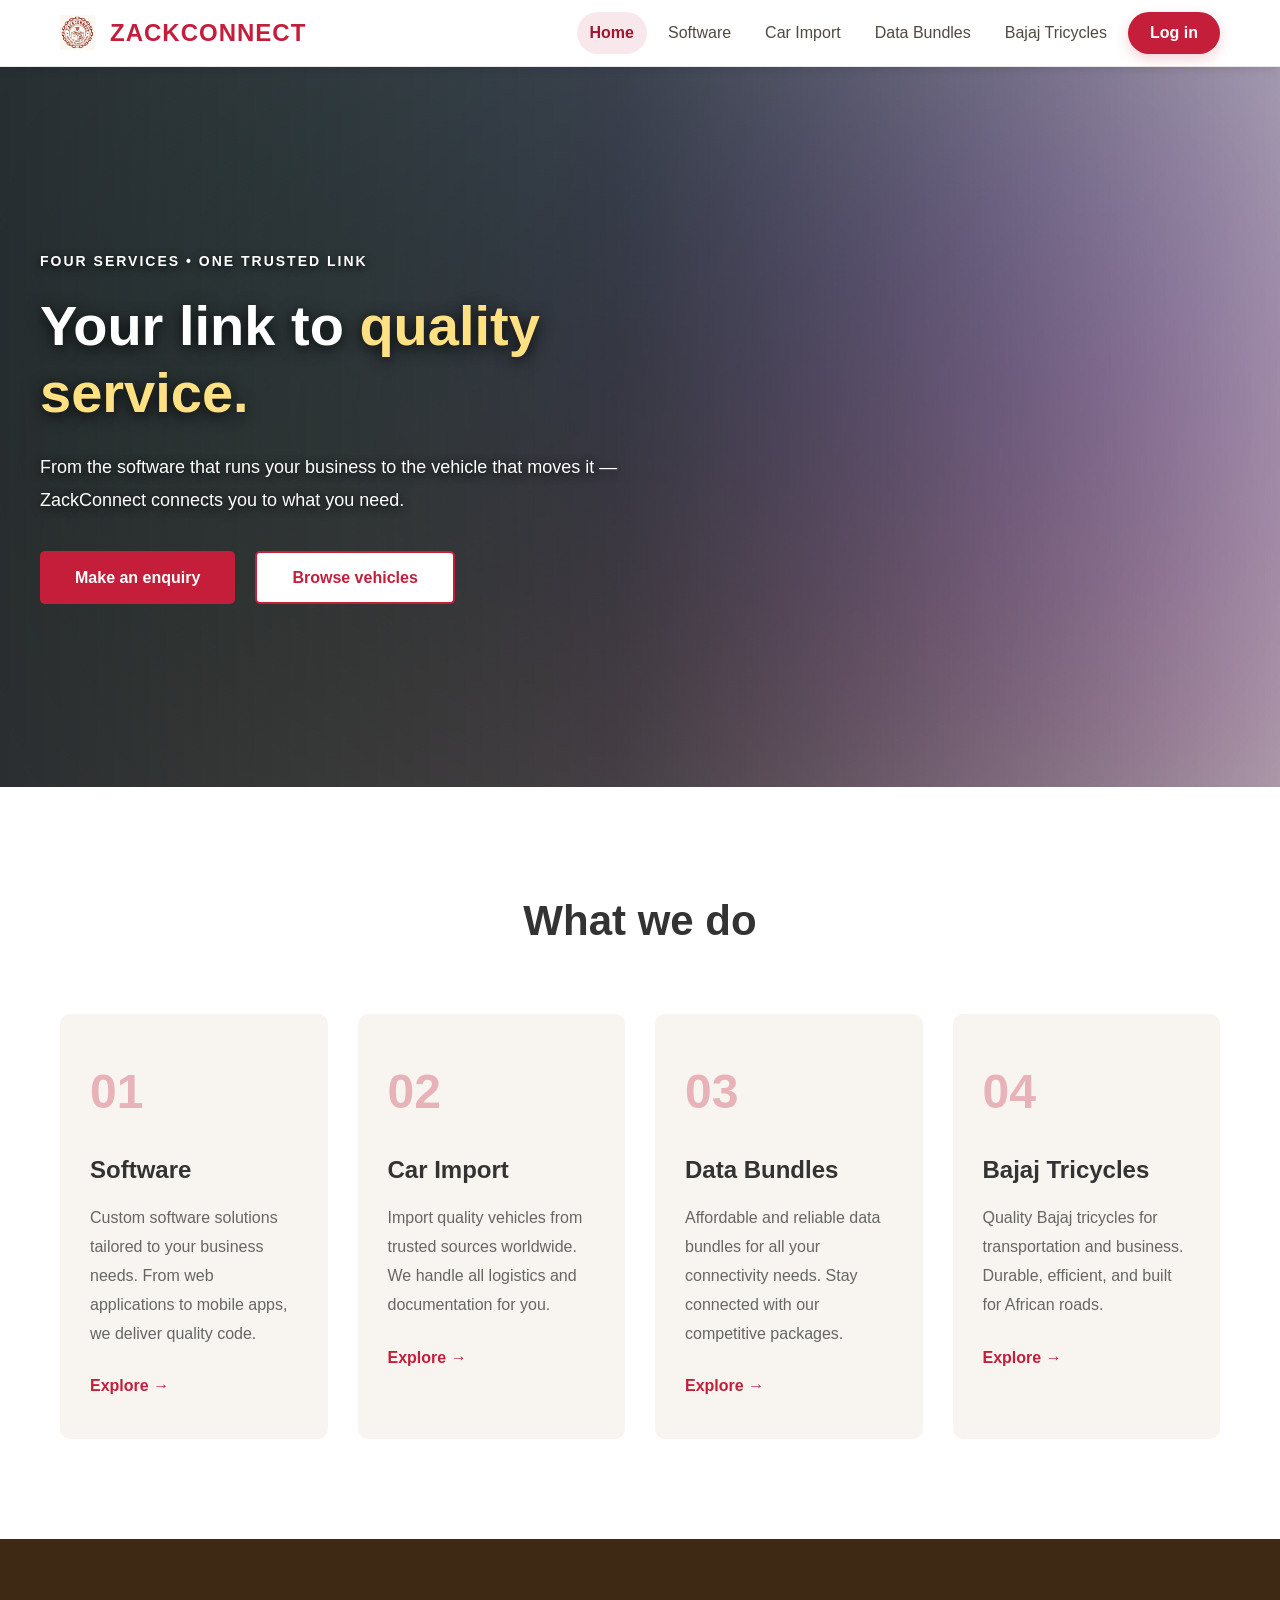
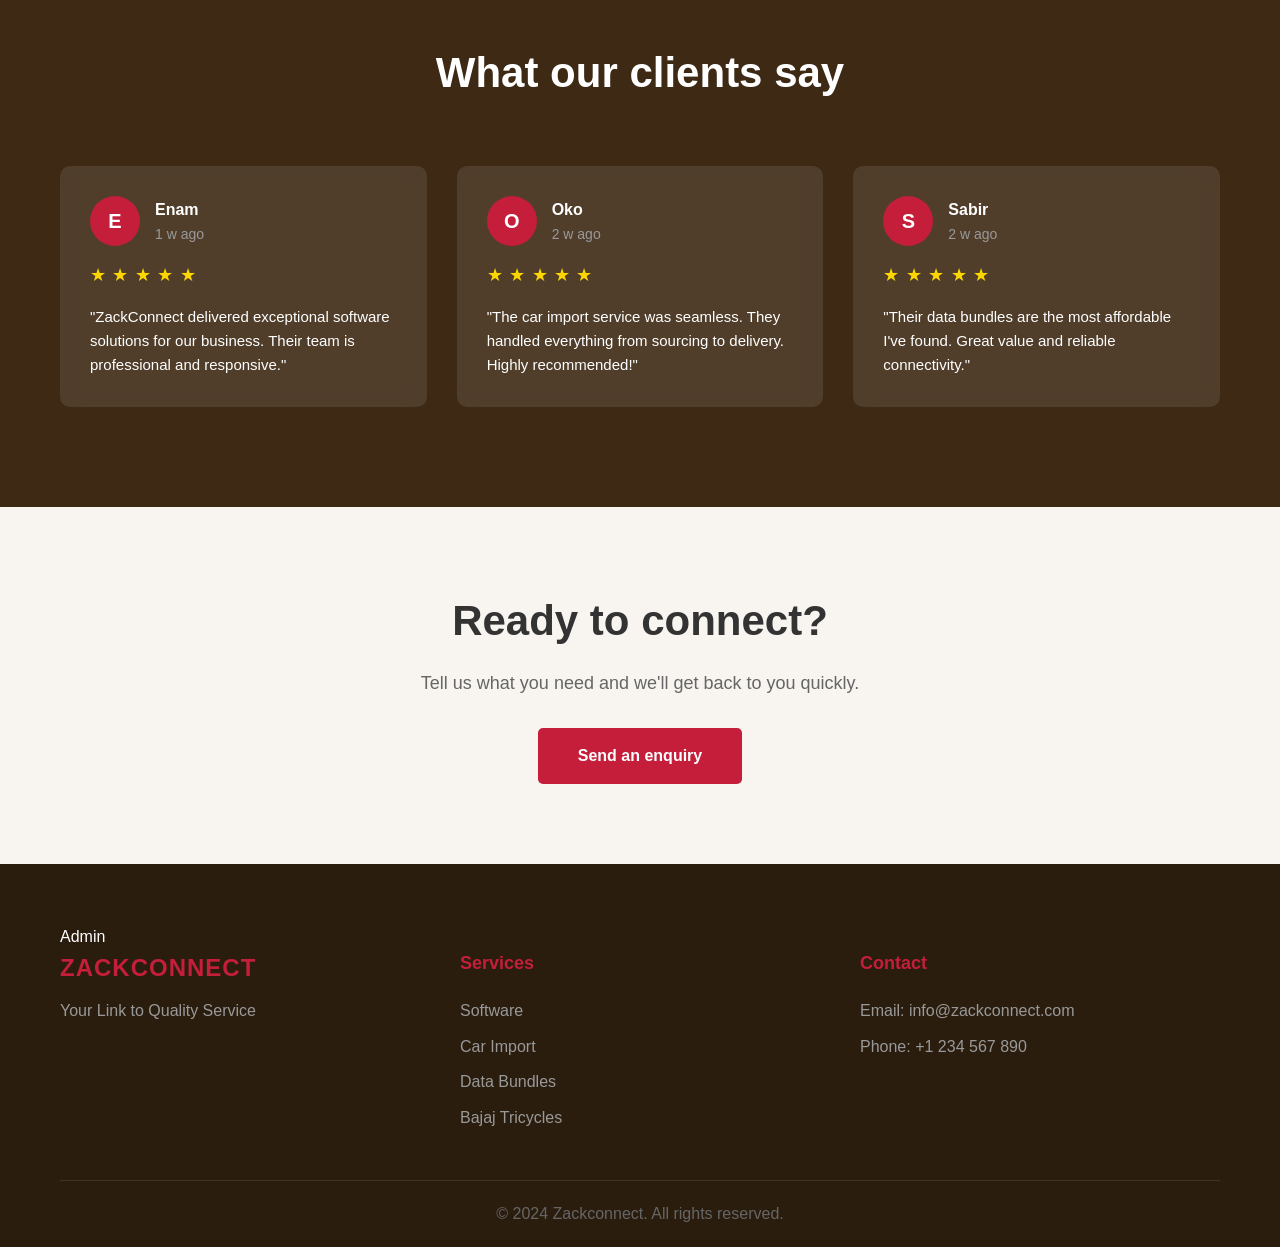
==== index.html @ a855adfd "first commit" ====
<!DOCTYPE html>
<html lang="en">

<head>
    <meta charset="UTF-8">
    <meta name="viewport" content="width=device-width, initial-scale=1.0">
    <title>Zackconnect - Your Link to Quality Service</title>
    <link rel="stylesheet" href="style.css">
</head>

<body>
    <!-- Navigation -->
    <nav class="navbar">
        <div class="nav-container">
            <div class="logo">
                <img src="images/logo.png" alt="Zackconnect Logo" class="logo-image">
                <span class="logo-text">ZACKCONNECT</span>
            </div>
            <ul class="nav-links">
                <li><a href="index.html" class="active">Home</a></li>
                <li><a href="software.html">Software</a></li>
                <li><a href="car-import.html">Car Import</a></li>
                <li><a href="data-bundels.html">Data Bundles</a></li>
                <li><a href="bajaj.html">Bajaj Tricycles</a></li>
                <li><a href="login.html?return=index.html" class="nav-auth-link">Log in</a></li>
            </ul>
        </div>
    </nav>

    <!-- Hero Section -->
    <section class="hero">
        <div class="hero-video-background" aria-hidden="true">
            <video autoplay muted loop playsinline preload="metadata" tabindex="-1">
                <source src="images/auth-showcase.mp4" type="video/mp4">
            </video>
        </div>
        <div class="aura-layer-1" aria-hidden="true"></div>
        <div class="aura-layer-2" aria-hidden="true"></div>
        <div class="hero-container">
            <div class="hero-content">
                <p class="hero-subtitle">FOUR SERVICES • ONE TRUSTED LINK</p>
                <h1 class="hero-title">Your link to <span class="highlight">quality service.</span></h1>
                <p class="hero-description">From the software that runs your business to the vehicle that moves it —
                    ZackConnect connects you to what you need.</p>
                <div class="hero-buttons">
                    <a href="enquire.html" class="btn-primary">Make an enquiry</a>
                    <a href="car-import.html" class="btn-secondary">Browse vehicles</a>
                </div>
            </div>
        </div>
    </section>

    <!-- What We Do Section -->
    <section class="services" id="what-we-do">
        <div class="container">
            <h2 class="section-title">What we do</h2>
            <div class="services-grid">
                <div class="service-card">
                    <div class="service-number">01</div>
                    <h3>Software</h3>
                    <p>Custom software solutions tailored to your business needs. From web applications to mobile apps,
                        we deliver quality code.</p>
                    <a href="software.html" class="explore-link">Explore →</a>
                </div>
                <div class="service-card">
                    <div class="service-number">02</div>
                    <h3>Car Import</h3>
                    <p>Import quality vehicles from trusted sources worldwide. We handle all logistics and documentation
                        for you.</p>
                    <a href="car-import.html" class="explore-link">Explore →</a>
                </div>
                <div class="service-card">
                    <div class="service-number">03</div>
                    <h3>Data Bundles</h3>
                    <p>Affordable and reliable data bundles for all your connectivity needs. Stay connected with our
                        competitive packages.</p>
                    <a href="data-bundels.html" class="explore-link">Explore →</a>
                </div>
                <div class="service-card">
                    <div class="service-number">04</div>
                    <h3>Bajaj Tricycles</h3>
                    <p>Quality Bajaj tricycles for transportation and business. Durable, efficient, and built for
                        African roads.</p>
                    <a href="bajaj.html" class="explore-link">Explore →</a>
                </div>
            </div>
        </div>
    </section>

    <!-- Testimonials Section -->
    <section class="testimonials">
        <div class="container">
            <h2 class="section-title">What our clients say</h2>
            <div class="testimonials-grid">
                <div class="testimonial-card">
                    <div class="testimonial-header">
                        <div class="avatar">E</div>
                        <div class="testimonial-info">
                            <p class="testimonial-name">Enam</p>
                            <p class="testimonial-time">1 w ago</p>
                        </div>
                    </div>
                    <div class="stars">
                        <span class="star">★</span>
                        <span class="star">★</span>
                        <span class="star">★</span>
                        <span class="star">★</span>
                        <span class="star">★</span>
                    </div>
                    <p class="testimonial-quote">"ZackConnect delivered exceptional software solutions for our business.
                        Their team is professional and responsive."</p>
                </div>
                <div class="testimonial-card">
                    <div class="testimonial-header">
                        <div class="avatar">O</div>
                        <div class="testimonial-info">
                            <p class="testimonial-name">Oko</p>
                            <p class="testimonial-time">2 w ago</p>
                        </div>
                    </div>
                    <div class="stars">
                        <span class="star">★</span>
                        <span class="star">★</span>
                        <span class="star">★</span>
                        <span class="star">★</span>
                        <span class="star">★</span>
                    </div>
                    <p class="testimonial-quote">"The car import service was seamless. They handled everything from
                        sourcing to delivery. Highly recommended!"</p>
                </div>
                <div class="testimonial-card">
                    <div class="testimonial-header">
                        <div class="avatar">S</div>
                        <div class="testimonial-info">
                            <p class="testimonial-name">Sabir</p>
                            <p class="testimonial-time">2 w ago</p>
                        </div>
                    </div>
                    <div class="stars">
                        <span class="star">★</span>
                        <span class="star">★</span>
                        <span class="star">★</span>
                        <span class="star">★</span>
                        <span class="star">★</span>
                    </div>
                    <p class="testimonial-quote">"Their data bundles are the most affordable I've found. Great value and
                        reliable connectivity."</p>
                </div>
            </div>
        </div>
    </section>

    <!-- Call to Action Section -->
    <section class="call-to-action">
        <div class="container">
            <h2 class="cta-title">Ready to connect?</h2>
            <p class="cta-subtitle">Tell us what you need and we'll get back to you quickly.</p>
            <a href="enquire.html" class="cta-button">Send an enquiry</a>
        </div>
    </section>

    <!-- Footer -->
    <footer class="footer">
        <div class="container">
            <div class="footer-actions">
                <a href="admin.html" class="footer-link">Admin</a>
            </div>
            <div class="footer-content">
                <div class="footer-logo">
                    <span class="logo-text">ZACKCONNECT</span>
                    <p>Your Link to Quality Service</p>
                </div>
                <div class="footer-links">
                    <h4>Services</h4>
                    <ul>
                        <li><a href="software.html">Software</a></li>
                        <li><a href="car-import.html">Car Import</a></li>
                        <li><a href="data-bundels.html">Data Bundles</a></li>
                        <li><a href="bajaj.html">Bajaj Tricycles</a></li>
                    </ul>
                </div>
                <div class="footer-contact">
                    <h4>Contact</h4>
                    <p>Email: info@zackconnect.com</p>
                    <p>Phone: +1 234 567 890</p>
                </div>
            </div>
            <div class="footer-bottom">
                <p>&copy; 2024 Zackconnect. All rights reserved.</p>
            </div>
        </div>
    </footer>

    <script src="script.js"></script>
</body>

</html>
---- style.css ----
/* Reset and Base Styles */
* {
    margin: 0;
    padding: 0;
    box-sizing: border-box;
}

body {
    font-family: 'Segoe UI', Tahoma, Geneva, Verdana, sans-serif;
    line-height: 1.6;
    color: #333;
    background-color: #faf8f2;
}

.container {
    max-width: 1200px;
    margin: 0 auto;
    padding: 0 20px;
}

/* Navigation */
.navbar {
    background-color: rgba(255, 255, 255, 0.97);
    border-bottom: 1px solid rgba(61, 41, 20, 0.1);
    box-shadow: 0 6px 24px rgba(32, 24, 18, 0.08);
    position: sticky;
    top: 0;
    z-index: 1000;
    backdrop-filter: blur(14px);
}

.nav-container {
    max-width: 1200px;
    margin: 0 auto;
    padding: 12px 20px;
    display: flex;
    justify-content: space-between;
    gap: 24px;
    align-items: center;
}

.logo {
    display: flex;
    align-items: center;
    gap: 15px;
}

.logo-image {
    width: 35px;
    height: 35px;
    object-fit: contain;
}

.logo-text {
    font-size: 24px;
    font-weight: bold;
    color: #c41e3a;
    letter-spacing: 1px;
}

.nav-links {
    display: flex;
    list-style: none;
    gap: 8px;
    align-items: center;
}

.nav-links a {
    display: inline-flex;
    min-height: 42px;
    align-items: center;
    justify-content: center;
    padding: 0 13px;
    border-radius: 999px;
    text-decoration: none;
    color: #514940;
    font-weight: 500;
    white-space: nowrap;
    transition: color 0.2s ease, background-color 0.2s ease, transform 0.2s ease;
}

.nav-links a:hover {
    color: #c41e3a;
    background-color: rgba(196, 30, 58, 0.08);
}

.nav-links a:focus-visible {
    outline: 3px solid rgba(196, 30, 58, 0.35);
    outline-offset: 2px;
}

.nav-links .active {
    color: #a01830;
    background-color: rgba(196, 30, 58, 0.1);
    font-weight: 700;
}

.nav-links .nav-auth-link {
    min-width: 92px;
    color: #fff;
    background-color: #c41e3a;
    font-weight: 700;
    box-shadow: 0 5px 14px rgba(196, 30, 58, 0.2);
}

.nav-links .nav-auth-link:hover {
    color: #fff;
    background-color: #a01830;
    transform: translateY(-1px);
}

.hamburger {
    display: none;
    width: 44px;
    height: 44px;
    flex: 0 0 44px;
    flex-direction: column;
    align-items: center;
    justify-content: center;
    gap: 5px;
    border: 1px solid rgba(61, 41, 20, 0.14);
    border-radius: 12px;
    background-color: #fff;
    cursor: pointer;
}

.hamburger span {
    width: 20px;
    height: 2px;
    border-radius: 2px;
    background-color: #c41e3a;
    transition: transform 0.2s ease, opacity 0.2s ease;
}

.hamburger:hover {
    background-color: #faf5f2;
}

.hamburger:focus-visible {
    outline: 3px solid rgba(196, 30, 58, 0.35);
    outline-offset: 2px;
}

/* Hero Section */
.hero {
    position: relative;
    overflow: hidden;
    background: transparent;
    padding: 80px 20px;
    min-height: 80vh;
    display: flex;
    align-items: center;
}

.hero::before {
    position: absolute;
    z-index: 1;
    inset: 0;
    background: linear-gradient(90deg, rgba(8, 12, 20, 0.84) 0%, rgba(8, 12, 20, 0.7) 48%, rgba(8, 12, 20, 0.28) 100%);
    content: "";
    pointer-events: none;
}

.hero-video-background {
    position: absolute;
    z-index: 0;
    inset: 0;
    overflow: hidden;
    pointer-events: none;
}

.hero-video-background video {
    display: block;
    width: 100%;
    height: 100%;
    object-fit: cover;
}

.hero .aura-layer-1,
.hero .aura-layer-2 {
    position: absolute;
    inset: 0;
    transform: translateZ(0);
    will-change: transform;
    pointer-events: none;
}

.hero .aura-layer-1 {
    background: conic-gradient(from 180deg at 50% 60%, #f43f5e, #f59e0b, #10b981, #3b82f6, #8b5cf6, #ec4899, #f43f5e);
    mix-blend-mode: multiply;
    filter: blur(200px);
}

.hero .aura-layer-2 {
    background: radial-gradient(circle at 50% 50%, rgba(255, 255, 255, 0.8) 0%, transparent 60%);
    mix-blend-mode: multiply;
    filter: blur(100px);
}

.hero-container {
    position: relative;
    z-index: 2;
    width: 100%;
    max-width: 1200px;
    margin: 0 auto;
    display: flex;
    justify-content: flex-start;
    align-items: center;
    gap: 0;
}

.hero-content {
    flex: 0 1 660px;
    width: 100%;
    max-width: 660px;
    padding: 8px 0;
    text-align: left;
}

.hero-subtitle {
    font-size: 14px;
    font-weight: 800;
    letter-spacing: 2px;
    color: #fff;
    margin-bottom: 20px;
    text-transform: uppercase;
    text-shadow: 0 2px 8px rgba(0, 0, 0, 0.9);
}

.hero-title {
    font-size: 56px;
    font-weight: bold;
    line-height: 1.2;
    margin-bottom: 25px;
    color: #fff;
    text-shadow: 0 3px 16px rgba(0, 0, 0, 0.9);
}

.hero-title .highlight {
    color: #ffe082;
}

.hero-description {
    font-size: 18px;
    color: #fff;
    font-weight: 500;
    margin-bottom: 35px;
    line-height: 1.8;
    text-shadow: 0 2px 10px rgba(0, 0, 0, 0.95);
}

.hero-buttons {
    display: flex;
    gap: 20px;
}

.btn-primary,
.btn-secondary {
    display: inline-flex;
    align-items: center;
    justify-content: center;
    text-decoration: none;
    line-height: 1.2;
}

.btn-primary {
    background-color: #c41e3a;
    color: #fff;
    border: none;
    padding: 15px 35px;
    font-size: 16px;
    font-weight: 600;
    border-radius: 5px;
    cursor: pointer;
    transition: background-color 0.3s ease;
}

.btn-primary:hover {
    background-color: #a01830;
}

.btn-secondary {
    background-color: #fff;
    color: #c41e3a;
    border: 2px solid #c41e3a;
    padding: 15px 35px;
    font-size: 16px;
    font-weight: 600;
    border-radius: 5px;
    cursor: pointer;
    transition: all 0.3s ease;
}

.btn-secondary:hover {
    background-color: #c41e3a;
    color: #fff;
}

/* Services Section */
.services {
    background-color: #fff;
    padding: 100px 20px;
}

.section-title {
    font-size: 42px;
    font-weight: bold;
    text-align: center;
    margin-bottom: 60px;
    color: #333;
}

.services-grid {
    display: grid;
    grid-template-columns: repeat(auto-fit, minmax(250px, 1fr));
    gap: 30px;
    max-width: 1200px;
    margin: 0 auto;
}

.service-card {
    background-color: #f8f5f0;
    padding: 40px 30px;
    border-radius: 10px;
    transition: all 0.3s ease;
    cursor: pointer;
}

.service-card:hover {
    background-color: #fff;
    transform: translateY(-5px);
    box-shadow: 0 10px 30px rgba(196, 30, 58, 0.2);
}

.service-number {
    font-size: 48px;
    font-weight: bold;
    color: #c41e3a;
    opacity: 0.3;
    margin-bottom: 20px;
}

.service-card h3 {
    font-size: 24px;
    margin-bottom: 15px;
    color: #333;
}

.service-card p {
    color: #666;
    line-height: 1.8;
    margin-bottom: 25px;
}

.explore-link {
    color: #c41e3a;
    text-decoration: none;
    font-weight: 600;
    transition: color 0.3s ease;
}

.explore-link:hover {
    color: #a01830;
}

/* Testimonials Section */
.testimonials {
    background-color: #3d2914;
    padding: 100px 20px;
    color: #fff;
}

.testimonials .section-title {
    color: #fff;
}

.testimonials-grid {
    display: grid;
    grid-template-columns: repeat(auto-fit, minmax(280px, 1fr));
    gap: 30px;
    max-width: 1200px;
    margin: 0 auto;
}

.testimonial-card {
    background-color: rgba(255, 255, 255, 0.1);
    padding: 30px;
    border-radius: 10px;
    backdrop-filter: blur(10px);
}

.testimonial-header {
    display: flex;
    align-items: center;
    gap: 15px;
    margin-bottom: 15px;
}

.avatar {
    width: 50px;
    height: 50px;
    background-color: #c41e3a;
    border-radius: 50%;
    display: flex;
    align-items: center;
    justify-content: center;
    color: #fff;
    font-size: 20px;
    font-weight: bold;
}

.testimonial-info {
    display: flex;
    flex-direction: column;
}

.testimonial-name {
    font-weight: 600;
    font-size: 16px;
    margin: 0;
    color: #fff;
}

.testimonial-time {
    font-size: 14px;
    color: #999;
    margin: 0;
}

.stars {
    margin-bottom: 15px;
}

.star {
    color: #ffd700;
    font-size: 18px;
    margin-right: 2px;
}

.testimonial-quote {
    font-size: 15px;
    line-height: 1.6;
    margin: 0;
    color: #fff;
}

/* Call to Action Section */
.call-to-action {
    background-color: #f8f5f0;
    padding: 80px 20px;
    text-align: center;
}

.cta-title {
    font-size: 42px;
    font-weight: bold;
    color: #333;
    margin-bottom: 15px;
}

.cta-subtitle {
    font-size: 18px;
    color: #666;
    margin-bottom: 30px;
    max-width: 600px;
    margin-left: auto;
    margin-right: auto;
}

.cta-button {
    display: inline-flex;
    align-items: center;
    justify-content: center;
    background-color: #c41e3a;
    color: #fff;
    border: none;
    padding: 15px 40px;
    font-size: 16px;
    font-weight: 600;
    border-radius: 5px;
    cursor: pointer;
    transition: background-color 0.3s ease;
    text-decoration: none;
}

.cta-button:hover {
    background-color: #a01830;
}

/* Software Page Styles */
.software-hero {
    background-color: #f8f5f0;
    padding: 120px 20px 80px;
    text-align: center;
}

.software-category {
    font-size: 14px;
    letter-spacing: 2px;
    color: #c41e3a;
    margin-bottom: 20px;
    text-transform: uppercase;
    font-weight: 600;
}

.software-title {
    font-size: 56px;
    font-weight: bold;
    line-height: 1.2;
    margin-bottom: 25px;
    color: #333;
}

.software-description {
    font-size: 18px;
    color: #666;
    max-width: 700px;
    margin: 0 auto;
    line-height: 1.8;
}

.software-features {
    background-color: #fff;
    padding: 100px 20px;
}

.feature-grid {
    display: grid;
    grid-template-columns: repeat(auto-fit, minmax(250px, 1fr));
    gap: 30px;
    max-width: 1200px;
    margin: 0 auto;
}

.feature-card {
    background-color: #f8f5f0;
    padding: 40px 30px;
    border-radius: 10px;
    transition: all 0.3s ease;
    cursor: pointer;
}

.feature-card:hover {
    background-color: #fff;
    transform: translateY(-5px);
    box-shadow: 0 10px 30px rgba(196, 30, 58, 0.2);
}

.feature-card h3 {
    font-size: 24px;
    margin-bottom: 15px;
    color: #333;
}

.feature-card p {
    color: #666;
    line-height: 1.8;
}

.software-cta {
    background-color: #f8f5f0;
    padding: 80px 20px;
    text-align: center;
}

.software-cta-button {
    background-color: #c41e3a;
    color: #fff;
    border: none;
    padding: 18px 50px;
    font-size: 18px;
    font-weight: 600;
    border-radius: 5px;
    cursor: pointer;
    transition: background-color 0.3s ease;
}

.software-cta-button:hover {
    background-color: #a01830;
}

.footer-simple {
    display: flex;
    justify-content: space-between;
    align-items: center;
    padding: 40px 0;
}

.footer-brand {
    display: flex;
    flex-direction: column;
}

.footer-tagline {
    color: #999;
    margin-top: 5px;
    font-size: 14px;
}

.footer-actions {
    display: flex;
    gap: 30px;
}

.footer-link {
    color: #fff;
    text-decoration: none;
    font-weight: 500;
    transition: color 0.3s ease;
}

.footer-link:hover {
    color: #c41e3a;
}

/* Car Import Page Styles */
.car-hero {
    background-color: #f8f5f0;
    padding: 120px 20px 60px;
    text-align: center;
}

.car-category {
    font-size: 14px;
    letter-spacing: 2px;
    color: #c41e3a;
    margin-bottom: 20px;
    text-transform: uppercase;
    font-weight: 600;
}

.car-title {
    font-size: 56px;
    font-weight: bold;
    line-height: 1.2;
    margin-bottom: 25px;
    color: #333;
}

.car-filters {
    background-color: #fff;
    padding: 30px 20px;
    border-bottom: 1px solid #e0e0e0;
}

.filter-buttons {
    display: flex;
    justify-content: center;
    gap: 15px;
    max-width: 1200px;
    margin: 0 auto;
}

.filter-button {
    background-color: #f8f5f0;
    color: #333;
    border: none;
    padding: 12px 30px;
    font-size: 16px;
    font-weight: 500;
    border-radius: 5px;
    cursor: pointer;
    transition: all 0.3s ease;
}

.filter-button:hover,
.filter-button.active {
    background-color: #c41e3a;
    color: #fff;
}

.car-grid-section {
    background-color: #fff;
    padding: 60px 20px;
}

.car-grid {
    display: grid;
    grid-template-columns: repeat(auto-fit, minmax(280px, 1fr));
    gap: 30px;
    max-width: 1200px;
    margin: 0 auto;
}

.car-card {
    background-color: #f8f5f0;
    border-radius: 10px;
    overflow: hidden;
    transition: all 0.3s ease;
    cursor: pointer;
}

.car-card:hover {
    transform: translateY(-5px);
    box-shadow: 0 10px 30px rgba(196, 30, 58, 0.2);
}

.car-image-placeholder {
    background-color: #e0e0e0;
    height: 200px;
    display: flex;
    align-items: center;
    justify-content: center;
    font-size: 24px;
    font-weight: bold;
    color: #999;
}

.car-image-placeholder img,
.tricycle-image-placeholder img {
    display: block;
    width: 100%;
    height: 100%;
    object-fit: cover;
}

.car-card video,
.tricycle-card video {
    display: block;
    width: 100%;
    max-height: 240px;
    background: #111;
}

.car-info {
    padding: 20px;
}

.car-name {
    font-size: 18px;
    font-weight: 600;
    margin-bottom: 10px;
    color: #333;
}

.car-price {
    font-size: 20px;
    font-weight: bold;
    color: #c41e3a;
    margin-bottom: 8px;
}

.car-details {
    font-size: 14px;
    color: #666;
    margin: 0;
}

.car-cta {
    background-color: #f8f5f0;
    padding: 80px 20px;
    text-align: center;
}

.car-cta-button {
    background-color: #c41e3a;
    color: #fff;
    border: none;
    padding: 18px 50px;
    font-size: 18px;
    font-weight: 600;
    border-radius: 5px;
    cursor: pointer;
    transition: background-color 0.3s ease;
}

.car-cta-button:hover {
    background-color: #a01830;
}

/* Bajaj Tricycles Page Styles */
.tricycle-hero {
    background-color: #f8f5f0;
    padding: 120px 20px 60px;
    text-align: center;
}

.tricycle-category {
    font-size: 14px;
    letter-spacing: 2px;
    color: #c41e3a;
    margin-bottom: 20px;
    text-transform: uppercase;
    font-weight: 600;
}

.tricycle-title {
    font-size: 56px;
    font-weight: bold;
    line-height: 1.2;
    margin-bottom: 25px;
    color: #333;
}

.tricycle-filters {
    background-color: #fff;
    padding: 30px 20px;
    border-bottom: 1px solid #e0e0e0;
}

.tricycle-grid-section {
    background-color: #fff;
    padding: 60px 20px;
}

.tricycle-grid {
    display: grid;
    grid-template-columns: repeat(auto-fit, minmax(280px, 1fr));
    gap: 30px;
    max-width: 1200px;
    margin: 0 auto;
}

.tricycle-card {
    background-color: #f8f5f0;
    border-radius: 10px;
    overflow: hidden;
    transition: all 0.3s ease;
    cursor: pointer;
}

.tricycle-card:hover {
    transform: translateY(-5px);
    box-shadow: 0 10px 30px rgba(196, 30, 58, 0.2);
}

.tricycle-image-placeholder {
    background-color: #e0e0e0;
    height: 200px;
    display: flex;
    align-items: center;
    justify-content: center;
    font-size: 24px;
    font-weight: bold;
    color: #999;
}

.tricycle-image-placeholder img {
    height: 200px;
}

.tricycle-info {
    padding: 20px;
}

.tricycle-header {
    display: flex;
    justify-content: space-between;
    align-items: flex-start;
    margin-bottom: 10px;
}

.tricycle-name {
    font-size: 18px;
    font-weight: 600;
    color: #333;
    margin: 0;
    flex: 1;
}

.tricycle-badge {
    font-size: 12px;
    font-weight: 700;
    padding: 4px 10px;
    border-radius: 4px;
    margin-left: 10px;
}

.tricycle-badge.new {
    background-color: #c41e3a;
    color: #fff;
}

.tricycle-badge.used {
    background-color: #666;
    color: #fff;
}

.tricycle-year {
    font-size: 14px;
    color: #999;
    margin: 0 0 10px 0;
}

.tricycle-description {
    font-size: 15px;
    color: #666;
    line-height: 1.5;
    margin: 0 0 15px 0;
}

.tricycle-footer {
    display: flex;
    justify-content: space-between;
    align-items: center;
    padding-top: 15px;
    border-top: 1px solid #e0e0e0;
}

.tricycle-price {
    font-size: 20px;
    font-weight: bold;
    color: #c41e3a;
    margin: 0;
}

.tricycle-enquire {
    color: #c41e3a;
    text-decoration: none;
    font-weight: 600;
    font-size: 14px;
    transition: color 0.3s ease;
}

.tricycle-enquire:hover {
    color: #a01830;
}

.tricycle-cta {
    background-color: #f8f5f0;
    padding: 80px 20px;
    text-align: center;
}

.tricycle-cta-button {
    background-color: #c41e3a;
    color: #fff;
    border: none;
    padding: 18px 50px;
    font-size: 18px;
    font-weight: 600;
    border-radius: 5px;
    cursor: pointer;
    transition: background-color 0.3s ease;
}

.tricycle-cta-button:hover {
    background-color: #a01830;
}

/* Enquire Page Styles */
.enquire-hero {
    background: linear-gradient(135deg, #f8f5f0 0%, #fff 100%);
    padding: 120px 20px 80px;
    text-align: center;
}

.enquire-category {
    font-size: 14px;
    letter-spacing: 3px;
    color: #c41e3a;
    margin-bottom: 20px;
    text-transform: uppercase;
    font-weight: 700;
}

.enquire-title {
    font-size: 64px;
    font-weight: 800;
    line-height: 1.1;
    margin-bottom: 25px;
    color: #333;
    letter-spacing: -1px;
}

.enquire-description {
    font-size: 18px;
    color: #666;
    max-width: 600px;
    margin: 0 auto;
    line-height: 1.8;
}

.enquire-form-section {
    background-color: #fff;
    padding: 100px 20px;
}

.enquire-form {
    max-width: 700px;
    margin: 0 auto;
    background-color: #fff;
    border-radius: 20px;
    box-shadow: 0 20px 60px rgba(0, 0, 0, 0.08);
    padding: 50px;
}

.form-row {
    display: grid;
    grid-template-columns: 1fr 1fr;
    gap: 25px;
    margin-bottom: 25px;
}

.form-group {
    margin-bottom: 30px;
}

.form-group label {
    display: block;
    font-size: 14px;
    font-weight: 700;
    color: #333;
    margin-bottom: 10px;
    letter-spacing: 0.5px;
    text-transform: uppercase;
}

.form-group input,
.form-group select,
.form-group textarea {
    width: 100%;
    padding: 16px 20px;
    font-size: 16px;
    border: 2px solid #e8e8e8;
    border-radius: 12px;
    outline: none;
    transition: all 0.3s ease;
    font-family: inherit;
    background-color: #fafafa;
}

.form-group input:focus,
.form-group select:focus,
.form-group textarea:focus {
    border-color: #c41e3a;
    background-color: #fff;
    box-shadow: 0 0 0 4px rgba(196, 30, 58, 0.1);
}

.form-group input::placeholder,
.form-group textarea::placeholder {
    color: #aaa;
}

.form-group select {
    cursor: pointer;
    appearance: none;
    background-image: url("data:image/svg+xml,%3Csvg xmlns='http://www.w3.org/2000/svg' width='12' height='12' viewBox='0 0 12 12'%3E%3Cpath fill='%23666' d='M6 9L1 4h10z'/%3E%3C/svg%3E");
    background-repeat: no-repeat;
    background-position: right 20px center;
    padding-right: 50px;
}

.form-group textarea {
    resize: vertical;
    min-height: 150px;
}

.enquire-submit-button {
    background: linear-gradient(135deg, #c41e3a 0%, #a01830 100%);
    color: #fff;
    border: none;
    padding: 18px 50px;
    font-size: 16px;
    font-weight: 700;
    border-radius: 12px;
    cursor: pointer;
    transition: all 0.3s ease;
    width: 100%;
    letter-spacing: 0.5px;
    text-transform: uppercase;
    box-shadow: 0 10px 30px rgba(196, 30, 58, 0.3);
}

.enquire-submit-button:hover {
    transform: translateY(-2px);
    box-shadow: 0 15px 40px rgba(196, 30, 58, 0.4);
}

.enquire-submit-button:active {
    transform: translateY(0);
}

.enquiry-submit-status {
    min-height: 24px;
    margin: 14px 0 0;
    color: #187647;
    font-weight: 600;
}

.enquiry-submit-status.error {
    color: #a01830;
}

/* Admin Page Styles */
.admin-hero {
    background: linear-gradient(135deg, #2a1d0e 0%, #3d2914 100%);
    padding: 120px 20px 80px;
    text-align: center;
}

.admin-category {
    font-size: 14px;
    letter-spacing: 3px;
    color: #c41e3a;
    margin-bottom: 20px;
    text-transform: uppercase;
    font-weight: 700;
}

.admin-title {
    font-size: 56px;
    font-weight: 800;
    line-height: 1.1;
    margin-bottom: 20px;
    color: #fff;
    letter-spacing: -1px;
}

.admin-description {
    font-size: 18px;
    color: #ccc;
    max-width: 600px;
    margin: 0 auto;
    line-height: 1.8;
}

.admin-stats-section {
    background-color: #f8f5f0;
    padding: 60px 20px;
}

.stats-grid {
    display: grid;
    grid-template-columns: repeat(auto-fit, minmax(250px, 1fr));
    gap: 25px;
    max-width: 1200px;
    margin: 0 auto;
}

.stat-card {
    background-color: #fff;
    border-radius: 16px;
    padding: 30px;
    display: flex;
    align-items: center;
    gap: 20px;
    box-shadow: 0 4px 20px rgba(0, 0, 0, 0.05);
    transition: transform 0.3s ease, box-shadow 0.3s ease;
}

.stat-card:hover {
    transform: translateY(-5px);
    box-shadow: 0 8px 30px rgba(0, 0, 0, 0.1);
}

.stat-icon {
    font-size: 40px;
}

.stat-info h3 {
    font-size: 32px;
    font-weight: 800;
    color: #333;
    margin: 0 0 5px 0;
}

.stat-info p {
    font-size: 14px;
    color: #666;
    margin: 0;
    font-weight: 600;
    text-transform: uppercase;
    letter-spacing: 0.5px;
}

.admin-enquiries-section {
    background-color: #fff;
    padding: 60px 20px;
}

.admin-section-title {
    font-size: 32px;
    font-weight: 700;
    color: #333;
    margin-bottom: 30px;
}

.enquiries-table {
    max-width: 1200px;
    margin: 0 auto;
    background-color: #fff;
    border-radius: 12px;
    overflow: hidden;
    box-shadow: 0 4px 20px rgba(0, 0, 0, 0.05);
}

.table-header {
    display: grid;
    grid-template-columns: 1fr 1.5fr 1fr 1.7fr 0.9fr 0.9fr 1fr;
    gap: 20px;
    padding: 20px 30px;
    background-color: #f8f5f0;
    font-weight: 700;
    font-size: 14px;
    color: #333;
    text-transform: uppercase;
    letter-spacing: 0.5px;
}

.table-row {
    display: grid;
    grid-template-columns: 1fr 1.5fr 1fr 1.7fr 0.9fr 0.9fr 1fr;
    gap: 20px;
    padding: 20px 30px;
    border-bottom: 1px solid #e8e8e8;
    align-items: center;
    transition: background-color 0.3s ease;
}

.table-row:hover {
    background-color: #fafafa;
}

.table-cell {
    font-size: 14px;
    color: #333;
    min-width: 0;
    overflow-wrap: anywhere;
}

.enquiry-message-cell {
    max-height: 4.5em;
    overflow: auto;
}

.admin-empty-enquiries {
    padding: 24px 30px;
    color: #666;
}

.status-badge {
    padding: 6px 12px;
    border-radius: 20px;
    font-size: 12px;
    font-weight: 700;
    text-transform: uppercase;
}

.status-badge.pending {
    background-color: #fff3cd;
    color: #856404;
}

.status-badge.completed {
    background-color: #d4edda;
    color: #155724;
}

.status-badge.in-progress {
    background-color: #cce5ff;
    color: #004085;
}

.action-button {
    background-color: #c41e3a;
    color: #fff;
    border: none;
    padding: 8px 20px;
    border-radius: 6px;
    font-size: 13px;
    font-weight: 600;
    cursor: pointer;
    transition: background-color 0.3s ease;
}

.action-button:hover {
    background-color: #a01830;
}

.admin-actions-section {
    background-color: #f8f5f0;
    padding: 60px 20px;
}

.actions-grid {
    display: grid;
    grid-template-columns: repeat(auto-fit, minmax(200px, 1fr));
    gap: 20px;
    max-width: 1200px;
    margin: 0 auto;
}

.action-card {
    background-color: #fff;
    border: 2px solid #e8e8e8;
    border-radius: 12px;
    padding: 30px;
    display: flex;
    flex-direction: column;
    align-items: center;
    gap: 15px;
    cursor: pointer;
    transition: all 0.3s ease;
}

.action-card:hover {
    border-color: #c41e3a;
    transform: translateY(-3px);
    box-shadow: 0 8px 25px rgba(196, 30, 58, 0.15);
}

.action-icon {
    font-size: 32px;
}

.action-label {
    font-size: 16px;
    font-weight: 600;
    color: #333;
}

/* Auth Pages Styles (Login & Signup) */
.auth-brand {
    display: flex;
    align-items: center;
    justify-content: flex-start;
    gap: 14px;
    padding: 24px 5vw 0;
    color: #c41e3a;
    font-size: 30px;
    font-weight: 800;
    letter-spacing: 1px;
}

.auth-brand img {
    width: 58px;
    height: 58px;
    object-fit: contain;
}

.auth-section {
    background: linear-gradient(135deg, #f8f5f0 0%, #fff 100%);
    padding: 52px 20px;
    min-height: calc(100vh - 200px);
    display: flex;
    align-items: center;
}

@media (min-width: 969px) {
    .hero .aura-layer-1 {
        filter: blur(260px);
    }

    .hero .aura-layer-2 {
        filter: blur(144px);
    }
}

@media (min-width: 969px) and (max-width: 1100px) {
    .nav-links {
        gap: 12px;
    }

    .nav-links a {
        font-size: 14px;
        white-space: nowrap;
    }

}

.auth-section > .container {
    width: 100%;
    display: flex;
    justify-content: center;
}

.auth-card {
    width: 100%;
    max-width: 500px;
    margin: 0 auto;
    background-color: #fff;
    border-radius: 20px;
    box-shadow: 0 20px 60px rgba(0, 0, 0, 0.1);
    padding: 50px;
}

.auth-header {
    text-align: center;
    margin-bottom: 40px;
}

.auth-title {
    font-size: 36px;
    font-weight: 800;
    color: #333;
    margin-bottom: 10px;
    letter-spacing: -0.5px;
}

.auth-subtitle {
    font-size: 16px;
    color: #666;
    margin: 0;
}

.auth-form {
    margin-bottom: 30px;
}

.auth-form .form-row {
    display: grid;
    grid-template-columns: 1fr 1fr;
    gap: 20px;
    margin-bottom: 25px;
}

.auth-form .form-group {
    margin-bottom: 25px;
}

.auth-form .form-group label {
    display: block;
    font-size: 14px;
    font-weight: 700;
    color: #333;
    margin-bottom: 10px;
    letter-spacing: 0.5px;
    text-transform: uppercase;
}

.auth-form .form-group input {
    width: 100%;
    padding: 16px 20px;
    font-size: 16px;
    border: 2px solid #e8e8e8;
    border-radius: 12px;
    outline: none;
    transition: all 0.3s ease;
    font-family: inherit;
    background-color: #fafafa;
}

.auth-form .form-group input:focus {
    border-color: #c41e3a;
    background-color: #fff;
    box-shadow: 0 0 0 4px rgba(196, 30, 58, 0.1);
}

.auth-form .form-group input::placeholder {
    color: #aaa;
}

.form-options {
    display: flex;
    justify-content: space-between;
    align-items: center;
    margin-bottom: 25px;
}

.checkbox-label {
    display: flex;
    align-items: center;
    gap: 8px;
    font-size: 14px;
    color: #666;
    cursor: pointer;
}

.checkbox-label input[type="checkbox"] {
    width: 18px;
    height: 18px;
    cursor: pointer;
}

.forgot-password {
    color: #c41e3a;
    text-decoration: none;
    font-size: 14px;
    font-weight: 600;
    transition: color 0.3s ease;
}

.forgot-password:hover {
    color: #a01830;
}

.auth-submit-button {
    background: linear-gradient(135deg, #c41e3a 0%, #a01830 100%);
    color: #fff;
    border: none;
    padding: 18px 50px;
    font-size: 16px;
    font-weight: 700;
    border-radius: 12px;
    cursor: pointer;
    transition: all 0.3s ease;
    width: 100%;
    letter-spacing: 0.5px;
    text-transform: uppercase;
    box-shadow: 0 10px 30px rgba(196, 30, 58, 0.3);
}

.auth-submit-button:hover {
    transform: translateY(-2px);
    box-shadow: 0 15px 40px rgba(196, 30, 58, 0.4);
}

.auth-submit-button:active {
    transform: translateY(0);
}

.auth-divider {
    display: flex;
    align-items: center;
    margin: 30px 0;
    color: #999;
    font-size: 14px;
}

.auth-divider::before,
.auth-divider::after {
    content: '';
    flex: 1;
    height: 1px;
    background-color: #e8e8e8;
}

.auth-divider span {
    padding: 0 20px;
}

.auth-social {
    display: flex;
    flex-direction: column;
    gap: 15px;
    margin-bottom: 30px;
}

.social-button {
    display: flex;
    align-items: center;
    justify-content: center;
    gap: 12px;
    padding: 14px 20px;
    border: 2px solid #e8e8e8;
    border-radius: 12px;
    background-color: #fff;
    cursor: pointer;
    transition: all 0.3s ease;
    font-size: 15px;
    font-weight: 600;
    color: #333;
}

.social-button:hover {
    border-color: #c41e3a;
    background-color: #fafafa;
}

.social-icon {
    font-size: 20px;
    font-weight: 800;
}

.social-button.google .social-icon {
    color: #4285f4;
}

.social-button.facebook .social-icon {
    color: #1877f2;
}

.auth-footer {
    text-align: center;
    font-size: 14px;
    color: #666;
}

.auth-status {
    min-height: 24px;
    margin: 14px 0 0;
    color: #a01830;
    font-weight: 600;
}

.auth-storage-note {
    margin-top: 16px;
    color: #777;
    font-size: 12px;
    line-height: 1.5;
}

.auth-remember-option {
    margin: 0 0 24px;
}

.auth-link {
    color: #c41e3a;
    text-decoration: none;
    font-weight: 700;
    transition: color 0.3s ease;
}

.auth-link:hover {
    color: #a01830;
}

/* Data Bundles Page Styles */
.data-hero {
    background-color: #f8f5f0;
    padding: 120px 20px 100px;
    text-align: center;
}

.data-category {
    font-size: 14px;
    letter-spacing: 2px;
    color: #c41e3a;
    margin-bottom: 20px;
    text-transform: uppercase;
    font-weight: 600;
}

.data-title {
    font-size: 48px;
    font-weight: bold;
    line-height: 1.3;
    margin-bottom: 25px;
    color: #333;
    max-width: 900px;
    margin-left: auto;
    margin-right: auto;
}

.data-description {
    font-size: 18px;
    color: #666;
    max-width: 700px;
    margin: 0 auto 40px;
    line-height: 1.8;
}

.data-buttons {
    display: flex;
    justify-content: center;
    gap: 20px;
    margin-bottom: 40px;
}

.data-button-primary {
    background-color: #ffd700;
    color: #333;
    border: none;
    padding: 16px 40px;
    font-size: 16px;
    font-weight: 600;
    border-radius: 5px;
    cursor: pointer;
    transition: background-color 0.3s ease;
}

.data-button-primary:hover {
    background-color: #e6c200;
}

.data-button-secondary {
    background-color: transparent;
    color: #333;
    border: 2px solid #333;
    padding: 16px 40px;
    font-size: 16px;
    font-weight: 600;
    border-radius: 5px;
    cursor: pointer;
    transition: all 0.3s ease;
}

.data-button-secondary:hover {
    background-color: #333;
    color: #fff;
}

.promo-section {
    margin-bottom: 40px;
}

.promo-text {
    font-size: 16px;
    color: #666;
    margin-bottom: 15px;
}

.promo-input-group {
    display: flex;
    justify-content: center;
    gap: 10px;
    max-width: 400px;
    margin: 0 auto;
}

.promo-input {
    flex: 1;
    padding: 12px 20px;
    font-size: 16px;
    border: 1px solid #ddd;
    border-radius: 5px;
    outline: none;
}

.promo-input:focus {
    border-color: #c41e3a;
}

.promo-button {
    background-color: #c41e3a;
    color: #fff;
    border: none;
    padding: 12px 25px;
    font-size: 16px;
    font-weight: 600;
    border-radius: 5px;
    cursor: pointer;
    transition: background-color 0.3s ease;
}

.promo-button:hover {
    background-color: #a01830;
}

.whatsapp-button {
    background-color: #25d366;
    color: #fff;
    border: none;
    padding: 14px 35px;
    font-size: 16px;
    font-weight: 600;
    border-radius: 5px;
    cursor: pointer;
    transition: background-color 0.3s ease;
}

.whatsapp-button:hover {
    background-color: #20bd5a;
}

.bundle-hero {
    padding: 78px 20px 24px;
    color: #fff;
    background:
        radial-gradient(ellipse at 92% 8%, rgba(189, 155, 0, 0.24), transparent 28%),
        linear-gradient(110deg, #050505 0%, #050505 72%, #151200 100%);
}

.bundle-hero-container {
    max-width: 1280px;
    margin: 0 auto;
}

.bundle-hero-title {
    max-width: 1020px;
    margin: 0 0 20px;
    font-size: clamp(2.6rem, 4.2vw, 3.7rem);
    font-weight: 850;
    letter-spacing: -0.045em;
    line-height: 1.08;
    color: #fff;
}

.bundle-highlight-mtn {
    color: #ffcf00;
}

.bundle-highlight-telecel {
    color: #ed1c2e;
}

.bundle-highlight-airtel {
    color: #08b7e5;
}

.bundle-hero-description {
    margin: 0 0 28px;
    color: #aaa;
    font-size: 1.1rem;
    font-weight: 600;
    line-height: 1.55;
}

.bundle-hero-actions {
    display: flex;
    flex-wrap: wrap;
    gap: 12px;
    margin-bottom: 24px;
}

.bundle-hero-button {
    display: inline-flex;
    min-height: 50px;
    align-items: center;
    justify-content: center;
    padding: 0 30px;
    border-radius: 20px;
    font-size: 1rem;
    font-weight: 800;
    text-decoration: none;
    transition: transform 0.2s ease, background-color 0.2s ease;
}

.bundle-hero-button:hover {
    transform: translateY(-2px);
}

.bundle-hero-button.primary {
    background: #ffcf00;
    color: #111;
}

.bundle-hero-button.primary:hover {
    background: #f0c300;
}

.bundle-hero-button.secondary {
    border: 2px solid #bbb;
    color: #fff;
}

.bundle-hero-button.secondary:hover {
    background: rgba(255, 255, 255, 0.1);
}

.bundle-promo {
    display: flex;
    max-width: 620px;
    min-height: 82px;
    align-items: center;
    justify-content: space-between;
    gap: 20px;
    padding: 14px 18px;
    border: 1px solid rgba(255, 255, 255, 0.12);
    border-radius: 22px;
    background: rgba(0, 0, 0, 0.35);
}

.bundle-promo-copy {
    display: grid;
    gap: 5px;
    min-width: 0;
}

.bundle-promo-copy strong {
    color: #fff;
    font-size: 0.95rem;
}

.bundle-promo-icon {
    margin-right: 5px;
    color: #ffcf00;
}

.bundle-promo-copy > span {
    color: #777;
    font-size: 0.9rem;
}

.bundle-promo-button {
    flex: 0 0 auto;
    padding: 9px 16px;
    border-radius: 14px;
    background: #fff;
    color: #111;
    font-size: 0.85rem;
    font-weight: 700;
    text-decoration: none;
}

.floating-whatsapp {
    position: fixed;
    right: 28px;
    bottom: 24px;
    width: 58px;
    height: 58px;
    border: none;
    border-radius: 50%;
    background: #18b26d;
    color: #fff;
    font-size: 1.6rem;
    box-shadow: 0 10px 24px rgba(24, 178, 109, 0.25);
    cursor: pointer;
    z-index: 30;
}

.bundle-modal-overlay {
    position: fixed;
    inset: 0;
    background: rgba(0, 0, 0, 0.12);
    display: flex;
    align-items: center;
    justify-content: center;
    padding: 24px;
    z-index: 100;
}

.bundle-modal-overlay.hidden {
    display: none;
}

.bundle-modal {
    width: min(760px, 100%);
    background: rgba(244, 241, 238, 0.96);
    border: 1px solid rgba(17, 17, 17, 0.18);
    border-radius: 26px;
    box-shadow: 0 20px 60px rgba(17, 17, 17, 0.12);
    padding: 10px 24px 20px;
}

.bundle-modal-header {
    display: flex;
    align-items: center;
    justify-content: space-between;
    gap: 16px;
    padding: 8px 0 12px;
}

.bundle-modal-title {
    margin: 0;
    font-size: clamp(2rem, 2.2vw, 2.8rem);
    line-height: 1.1;
    font-weight: 900;
    letter-spacing: -0.05em;
    color: #111;
}

.bundle-modal-close {
    width: 40px;
    height: 40px;
    border: none;
    background: transparent;
    color: #111;
    font-size: 2.4rem;
    cursor: pointer;
    line-height: 1;
    padding: 0;
}

.bundle-modal-body {
    display: flex;
    flex-direction: column;
    gap: 18px;
    padding: 14px 0 0;
}

.bundle-field-label {
    font-size: 1.05rem;
    font-weight: 700;
    color: #111;
    margin-bottom: -6px;
}

.bundle-field-input {
    width: 100%;
    min-height: 56px;
    padding: 14px 18px;
    border: 2px solid rgba(17, 17, 17, 0.15);
    border-radius: 18px;
    background: rgba(255, 255, 255, 0.18);
    color: #111;
    font-size: 1.05rem;
    outline: none;
    box-sizing: border-box;
}

.bundle-field-input:focus {
    border-color: #f0d13d;
    box-shadow: 0 0 0 3px rgba(240, 209, 61, 0.18);
}

.bundle-total-row {
    display: flex;
    align-items: center;
    justify-content: space-between;
    gap: 20px;
    margin-top: 2px;
    font-size: 1.05rem;
    color: #111;
    font-weight: 600;
}

.bundle-total-row strong {
    font-size: 1.05rem;
    font-weight: 800;
}

.bundle-pay-button {
    width: 100%;
    min-height: 62px;
    border: none;
    border-radius: 18px;
    background: #f0d13d;
    color: #111;
    font-size: clamp(1.2rem, 1.5vw, 1.7rem);
    font-weight: 900;
    cursor: pointer;
    box-shadow: 0 8px 18px rgba(240, 209, 61, 0.2);
}

.bundle-pay-button:hover {
    background: #e6c82d;
}

.bundle-pay-button.network-mtn {
    background: #ffcf00;
    color: #111;
    box-shadow: 0 8px 18px rgba(255, 207, 0, 0.24);
}

.bundle-pay-button.network-mtn:hover {
    background: #edbf00;
}

.bundle-pay-button.network-telecel {
    background: #e51f2b;
    color: #fff;
    box-shadow: 0 8px 18px rgba(229, 31, 43, 0.24);
}

.bundle-pay-button.network-telecel:hover {
    background: #c91824;
}

.bundle-pay-button.network-airteltigo {
    background: #087bd1;
    color: #fff;
    box-shadow: 0 8px 18px rgba(8, 123, 209, 0.24);
}

.bundle-pay-button.network-airteltigo:hover {
    background: #0669b4;
}

.bundle-pay-button.network-afa-reg {
    background: #078a58;
    color: #fff;
    box-shadow: 0 8px 18px rgba(7, 138, 88, 0.24);
}

.bundle-pay-button.network-afa-reg:hover {
    background: #067348;
}

/* Buy Data Section */
.buy-data-section {
    background: #fff;
    padding: 16px 20px 28px;
    color: #111;
}

.buy-data-container {
    max-width: 1280px;
    margin: 0 auto;
    padding: 20px 30px 28px;
    border: 1px solid rgba(17, 17, 17, 0.1);
    border-radius: 26px;
    background: #fff;
    box-shadow: 0 4px 18px rgba(0, 0, 0, 0.04);
}

.buy-data-heading {
    font-size: clamp(1.8rem, 2.2vw, 2.1rem);
    font-weight: 900;
    line-height: 1.1;
    letter-spacing: -0.04em;
    color: #111;
    margin: 0 0 6px;
}

.guest-checkout {
    display: flex;
    justify-content: flex-start;
    align-items: center;
    margin-bottom: 14px;
    padding: 0;
}

.checkout-label {
    font-size: 1rem;
    line-height: 1.4;
    font-weight: 500;
    color: #555;
}

.checkout-label::after {
    content: "";
    display: inline-block;
    width: 7px;
    height: 7px;
    background: #d9d9d9;
    border-radius: 50%;
    margin-left: 8px;
    vertical-align: middle;
}

.network-buttons {
    display: grid;
    grid-template-columns: repeat(2, minmax(250px, 1fr));
    gap: 10px;
    max-width: none;
    margin: 18px 0 20px;
}

.network-button {
    display: flex;
    align-items: center;
    justify-content: center;
    gap: 14px;
    min-height: 64px;
    padding: 14px 18px;
    font-size: 1.1rem;
    font-weight: 800;
    border: none;
    border-radius: 19px;
    cursor: pointer;
    transition: transform 0.2s ease, box-shadow 0.2s ease, opacity 0.2s ease;
    color: #fff;
    box-shadow: inset 0 0 0 1px rgba(0, 0, 0, 0.06);
}

.network-button.active {
    box-shadow: inset 0 0 0 2px rgba(0, 0, 0, 0.18);
}

.network-button:hover {
    transform: translateY(-1px);
}

.network-button.mtn {
    background-color: #f3d20c;
    color: #111;
}

.network-button.telecel {
    background-color: #e31d1a;
}

.network-button.airtel {
    background-color: #0b82d9;
}

.network-button.afa {
    background-color: #0ea86b;
}

.network-icon {
    display: inline-flex;
    align-items: center;
    justify-content: center;
    width: 22px;
    height: 22px;
    line-height: 1;
    opacity: 0.9;
}

.network-icon svg {
    display: block;
    width: 100%;
    height: 100%;
    fill: none;
    stroke: currentColor;
    stroke-width: 2.2;
    stroke-linecap: round;
    stroke-linejoin: round;
}

.bundle-grid {
    display: grid;
    grid-template-columns: repeat(4, minmax(0, 1fr));
    gap: 10px;
    max-width: none;
    margin: 20px 0 0;
    padding-top: 20px;
    border-top: 1px solid #e9e9e9;
}

.bundle-card {
    background: #f1d52b;
    border-radius: 22px;
    padding: 12px 0 0;
    min-height: 132px;
    border: 2px solid rgba(0, 0, 0, 0.12);
    box-shadow: 0 6px 10px rgba(0, 0, 0, 0.06);
    display: flex;
    flex-direction: column;
    justify-content: flex-start;
    transition: transform 0.2s ease, box-shadow 0.2s ease;
    width: 100%;
    font: inherit;
    text-align: left;
    cursor: pointer;
}

.bundle-card:hover {
    transform: translateY(-2px);
    box-shadow: 0 10px 18px rgba(0, 0, 0, 0.1);
}

.bundle-header {
    display: flex;
    justify-content: center;
    margin-bottom: 2px;
}

.bundle-logo {
    display: inline-flex;
    justify-content: center;
    align-items: center;
    width: 42px;
    min-width: 42px;
    height: 42px;
    padding: 0 4px;
    border-radius: 999px;
    background: #fff;
    color: #111;
    font-size: 0.65rem;
    font-weight: 800;
    text-transform: none;
    letter-spacing: 0;
}

.bundle-size {
    font-size: 1.1rem;
    font-weight: 800;
    color: #111;
    margin: 0 0 10px;
    text-align: center;
}

.bundle-meta {
    display: flex;
    align-items: center;
    justify-content: space-between;
    gap: 0;
    background: rgba(0, 0, 0, 0.94);
    color: #fff;
    border-radius: 0 0 15px 15px;
    padding: 8px 10px;
    margin-top: auto;
    font-size: 0.82rem;
    font-weight: 700;
}

.bundle-price {
    flex: 1;
    font-size: 0.82rem;
    color: #fff;
    font-weight: 800;
    text-align: center;
}

.bundle-expiry {
    flex: 1;
    color: #f5f5f5;
    opacity: 1;
    font-size: 0.7rem;
    white-space: nowrap;
    text-align: center;
    border-left: 1px solid rgba(255, 255, 255, 0.35);
}

.bundle-card.network-mtn {
    background: #ffcf00;
}

.bundle-card.network-telecel {
    background: #e51f2b;
    border-color: rgba(229, 31, 43, 0.5);
}

.bundle-card.network-telecel .bundle-logo {
    color: #e51f2b;
}

.bundle-card.network-telecel .bundle-size {
    color: #fff;
}

.bundle-card.network-airteltigo {
    background: #087bd1;
}

.bundle-card.network-airteltigo .bundle-logo,
.bundle-card.network-airteltigo .bundle-size {
    color: #087bd1;
}

.bundle-card.network-airteltigo .bundle-size {
    color: #fff;
}

.bundle-card.network-afa-reg {
    background: #078a58;
}

.bundle-card.network-afa-reg .bundle-logo {
    color: #078a58;
}

.bundle-card.network-afa-reg .bundle-size {
    color: #fff;
}

.empty-catalog-message {
    grid-column: 1 / -1;
    padding: 24px;
    color: #666;
    text-align: center;
}

.admin-catalog-section {
    background: #fff;
    padding: 60px 20px;
}

.admin-catalog-section:nth-of-type(even) {
    background: #f8f5f0;
}

.admin-catalog-description {
    margin: -16px 0 24px;
    color: #666;
    line-height: 1.6;
}

.admin-catalog-form {
    display: grid;
    grid-template-columns: repeat(4, minmax(0, 1fr));
    gap: 18px;
    padding: 24px;
    background: #fff;
    border-radius: 14px;
    box-shadow: 0 4px 20px rgba(0, 0, 0, 0.06);
}

.admin-catalog-form label {
    display: flex;
    flex-direction: column;
    gap: 8px;
    color: #333;
    font-size: 14px;
    font-weight: 700;
}

.admin-catalog-form input,
.admin-catalog-form select,
.admin-catalog-form textarea {
    width: 100%;
    min-height: 44px;
    padding: 10px 12px;
    border: 1px solid #d8d8d8;
    border-radius: 8px;
    background: #fff;
    color: #222;
    font: inherit;
    font-weight: 400;
}

.admin-catalog-form textarea {
    resize: vertical;
}

.admin-form-wide {
    grid-column: 1 / -1;
}

.admin-form-actions {
    display: flex;
    align-items: center;
    gap: 12px;
}

.admin-form-actions .action-button,
.admin-cancel-button,
.admin-small-button {
    min-height: 40px;
    padding: 9px 16px;
    border: 0;
    border-radius: 8px;
    font: inherit;
    font-weight: 700;
    cursor: pointer;
}

.admin-cancel-button {
    background: #e7e7e7;
    color: #333;
}

.hidden {
    display: none !important;
}

.admin-catalog-status {
    min-height: 24px;
    margin: 12px 0;
    color: #187647;
    font-weight: 600;
}

.admin-catalog-status.error {
    color: #a01830;
}

.admin-catalog-list {
    display: grid;
    gap: 10px;
}

.admin-catalog-row {
    display: flex;
    align-items: center;
    justify-content: space-between;
    gap: 16px;
    padding: 14px 16px;
    border: 1px solid #e5e5e5;
    border-radius: 10px;
    background: #fff;
}

.admin-catalog-item-copy {
    display: grid;
    gap: 5px;
    min-width: 0;
}

.admin-catalog-item-copy span {
    color: #666;
    font-size: 14px;
}

.admin-catalog-item-actions {
    display: flex;
    flex-shrink: 0;
    gap: 8px;
}

.admin-small-button {
    background: #f0d13d;
    color: #111;
}

.admin-small-button.danger {
    background: #a01830;
    color: #fff;
}

.car-image-placeholder img {
    display: block;
    width: 100%;
    height: 100%;
    object-fit: cover;
}

@media (max-width: 900px) {
    .network-buttons {
        grid-template-columns: 1fr 1fr;
    }

    .bundle-grid {
        grid-template-columns: repeat(2, minmax(180px, 1fr));
    }
}

@media (max-width: 560px) {
    .network-buttons,
    .bundle-grid {
        grid-template-columns: 1fr;
    }

    .network-button {
        font-size: 1.1rem;
    }

    .checkout-label {
        font-size: 1rem;
    }

    .buy-data-section {
        padding: 10px 12px 20px;
    }

    .buy-data-container {
        padding: 18px 16px 20px;
        border-radius: 20px;
    }
}

/* Payment Check Section */
.payment-check-section {
    background-color: #f4f1ee;
    padding: 0 20px 40px;
}

.payment-check-container {
    max-width: 1280px;
    margin: 0 auto;
}

.payment-check-header {
    display: flex;
    align-items: flex-end;
    justify-content: space-between;
    gap: 20px;
    margin-bottom: 12px;
}

.payment-check-title {
    font-size: clamp(2.2rem, 2.4vw, 3.8rem);
    font-weight: 800;
    letter-spacing: -0.05em;
    line-height: 1.1;
    color: #111;
    margin: 0;
}

.payment-check-description {
    font-size: 1.15rem;
    color: #3c3c3c;
    max-width: 880px;
    margin: 0 0 18px;
    line-height: 1.5;
}

.payment-reference-group {
    max-width: 100%;
}

.payment-reference-group label {
    display: block;
    margin: 0 0 10px;
    font-size: 1.1rem;
    font-weight: 600;
    color: #111;
}

.payment-input-group {
    display: flex;
    align-items: center;
    gap: 12px;
    background: #f7f5f4;
    border: 1px solid #d9d4ce;
    border-radius: 18px;
    padding: 10px 12px 10px 18px;
    max-width: 100%;
}

.payment-input {
    flex: 1;
    min-height: 60px;
    padding: 0;
    border: none;
    background: transparent;
    font-size: 1.1rem;
    color: #111;
    outline: none;
}

.payment-input::placeholder {
    color: #8d8a83;
}

.payment-input:focus {
    border-color: transparent;
    box-shadow: none;
}

.payment-check-button {
    background-color: #f0d13d;
    color: #111;
    border: none;
    padding: 18px 28px;
    font-size: 1.06rem;
    font-weight: 800;
    border-radius: 16px;
    cursor: pointer;
    transition: background-color 0.2s ease;
    white-space: nowrap;
}

.payment-check-button:hover {
    background-color: #e6c827;
}

.payment-top-button {
    margin-left: auto;
    border-radius: 999px;
    padding: 12px 22px;
    font-size: 1rem;
    min-width: 180px;
}

/* Track an Order Section */
.track-order-section {
    background-color: #f4f1ee;
    padding: 0 20px 18px;
}

.track-order-container {
    max-width: 1280px;
    margin: 0 auto;
}

.track-order-card {
    display: flex;
    align-items: center;
    justify-content: space-between;
    gap: 24px;
    background: rgba(255, 255, 255, 0.22);
    border: 1px solid rgba(17, 17, 17, 0.12);
    border-radius: 28px;
    padding: 28px 32px 32px;
    min-height: 180px;
}

.track-order-copy {
    flex: 1;
}

.track-order-title {
    font-size: clamp(2.2rem, 2.6vw, 4rem);
    font-weight: 800;
    letter-spacing: -0.06em;
    line-height: 1.05;
    color: #111;
    margin: 0 0 12px;
}

.track-order-description {
    margin: 0;
    max-width: 760px;
    font-size: 1.2rem;
    line-height: 1.4;
    color: #333;
}

.track-order-button {
    background-color: #f0d13d;
    color: #111;
    border: none;
    padding: 18px 30px;
    font-size: 1.1rem;
    font-weight: 800;
    border-radius: 18px;
    cursor: pointer;
    transition: background-color 0.2s ease;
    white-space: nowrap;
    min-width: 190px;
}

.track-order-button:hover {
    background-color: #e7c92f;
}

/* Customer Testimonials Section */
.customer-testimonials-section {
    background-color: #fff;
    padding: 28px 20px 80px;
}

.customer-testimonials-section .container {
    max-width: 1280px;
    margin: 0 auto;
}

.testimonials-header {
    display: flex;
    align-items: center;
    justify-content: space-between;
    gap: 20px;
    margin-bottom: 28px;
}

.testimonials-title {
    font-size: clamp(2.3rem, 3vw, 4rem);
    font-weight: 800;
    letter-spacing: -0.05em;
    color: #111;
    margin: 0;
    text-align: left;
}

.testimonials-whatsapp {
    border-radius: 999px;
    padding: 14px 24px;
    font-size: 1rem;
    min-width: 190px;
}

.customer-testimonial-grid {
    display: grid;
    grid-template-columns: repeat(auto-fit, minmax(280px, 1fr));
    gap: 30px;
    max-width: 1200px;
    margin: 0 auto;
}

.customer-testimonial-card {
    background-color: #f8f5f0;
    padding: 30px;
    border-radius: 10px;
    transition: transform 0.3s ease, box-shadow 0.3s ease;
}

.customer-testimonial-card:hover {
    transform: translateY(-5px);
    box-shadow: 0 10px 30px rgba(0, 0, 0, 0.1);
}

.testimonial-stars {
    color: #ffd700;
    font-size: 20px;
    margin-bottom: 15px;
}

.testimonial-text {
    font-size: 16px;
    color: #333;
    line-height: 1.6;
    margin-bottom: 15px;
    font-style: italic;
}

.testimonial-author {
    font-size: 14px;
    font-weight: 600;
    color: #c41e3a;
    margin: 0;
}

/* Footer Content Wrapper */
.footer-content-wrapper {
    display: flex;
    justify-content: space-between;
    align-items: center;
    padding: 40px 0;
    gap: 30px;
}

.footer-social {
    display: flex;
    align-items: center;
}

.footer-whatsapp-button {
    background-color: #25d366;
    color: #fff;
    text-decoration: none;
    padding: 12px 25px;
    border-radius: 5px;
    font-weight: 600;
    transition: background-color 0.3s ease;
}

.footer-whatsapp-button:hover {
    background-color: #20bd5a;
}

.footer-copyright {
    text-align: right;
}

.footer-copyright p {
    color: #999;
    font-size: 14px;
    margin: 0;
}

/* Footer */
.footer {
    background-color: #2a1d0e;
    color: #fff;
    padding: 60px 20px 20px;
}

.footer-content {
    display: grid;
    grid-template-columns: repeat(auto-fit, minmax(250px, 1fr));
    gap: 40px;
    max-width: 1200px;
    margin: 0 auto;
    margin-bottom: 40px;
}

.footer-logo .logo-text {
    color: #c41e3a;
    font-size: 24px;
    font-weight: bold;
    letter-spacing: 1px;
    display: block;
    margin-bottom: 10px;
}

.footer-logo p {
    color: #999;
}

.footer-links h4,
.footer-contact h4 {
    color: #c41e3a;
    margin-bottom: 20px;
    font-size: 18px;
}

.footer-links ul {
    list-style: none;
}

.footer-links li {
    margin-bottom: 10px;
}

.footer-links a {
    color: #999;
    text-decoration: none;
    transition: color 0.3s ease;
}

.footer-links a:hover {
    color: #c41e3a;
}

.footer-contact p {
    color: #999;
    margin-bottom: 10px;
}

.footer-bottom {
    text-align: center;
    padding-top: 20px;
    border-top: 1px solid rgba(255, 255, 255, 0.1);
    color: #666;
}

/* Responsive Design */
@media (max-width: 968px) {
    .hero-container {
        flex-direction: column;
        align-items: flex-start;
        text-align: left;
    }

    .hero-content {
        max-width: 100%;
    }

    .hero-buttons {
        justify-content: flex-start;
    }

    .hero-title {
        font-size: 42px;
    }

    .nav-links {
        gap: 20px;
    }

    .nav-links li:not(:last-child) {
        display: none;
    }

    .services-grid {
        grid-template-columns: repeat(2, 1fr);
    }

    .testimonials-grid {
        grid-template-columns: repeat(2, 1fr);
    }

    .software-title {
        font-size: 42px;
    }

    .feature-grid {
        grid-template-columns: repeat(2, 1fr);
    }

    .car-title {
        font-size: 42px;
    }

    .car-grid {
        grid-template-columns: repeat(2, 1fr);
    }

    .tricycle-title {
        font-size: 42px;
    }

    .tricycle-grid {
        grid-template-columns: repeat(2, 1fr);
    }

    .data-title {
        font-size: 36px;
    }

    .data-buttons {
        flex-direction: column;
    }

    .data-button-primary,
    .data-button-secondary {
        width: 100%;
    }

    .promo-input-group {
        flex-direction: column;
    }
}

@media (max-width: 768px) {
    .services-grid {
        grid-template-columns: 1fr;
    }

    .testimonials-grid {
        grid-template-columns: 1fr;
    }

    .feature-grid {
        grid-template-columns: 1fr;
    }

    .section-title {
        font-size: 36px;
    }

    .software-title {
        font-size: 36px;
    }

    .car-title {
        font-size: 36px;
    }

    .car-grid {
        grid-template-columns: 1fr;
    }

    .tricycle-title {
        font-size: 36px;
    }

    .tricycle-grid {
        grid-template-columns: 1fr;
    }

    .data-title {
        font-size: 32px;
    }
}

@media (max-width: 600px) {
    .hero-title {
        font-size: 32px;
    }

    .hero-description {
        font-size: 16px;
    }

    .hero-buttons {
        flex-direction: column;
    }

    .btn-primary,
    .btn-secondary {
        width: 100%;
    }

    .section-title {
        font-size: 28px;
    }

    .service-card {
        padding: 30px 20px;
    }

    .service-number {
        font-size: 36px;
    }

    .service-card h3 {
        font-size: 20px;
    }

    .testimonial-card {
        padding: 25px 20px;
    }

    .avatar {
        width: 45px;
        height: 45px;
        font-size: 18px;
    }

    .testimonial-name {
        font-size: 15px;
    }

    .testimonial-time {
        font-size: 13px;
    }

    .testimonial-quote {
        font-size: 14px;
    }

    .cta-title {
        font-size: 32px;
    }

    .cta-subtitle {
        font-size: 16px;
    }

    .cta-button {
        width: 100%;
        padding: 15px 30px;
    }

    .software-cta-button {
        width: 100%;
        padding: 15px 30px;
        font-size: 16px;
    }

    .car-cta-button {
        width: 100%;
        padding: 15px 30px;
        font-size: 16px;
    }

    .filter-buttons {
        flex-wrap: wrap;
    }

    .footer-simple {
        flex-direction: column;
        text-align: center;
        gap: 20px;
    }

    .footer-actions {
        gap: 20px;
    }
}

@media (max-width: 480px) {
    .hero {
        padding: 60px 15px;
    }

    .services,
    .testimonials {
        padding: 80px 15px;
    }

    .call-to-action {
        padding: 60px 15px;
    }

    .container {
        padding: 0 15px;
    }

    .service-card {
        padding: 25px 15px;
    }

    .testimonial-card {
        padding: 20px 15px;
    }

    .hero-title {
        font-size: 28px;
    }

    .section-title {
        font-size: 24px;
    }

    .cta-title {
        font-size: 28px;
    }

    .cta-subtitle {
        font-size: 15px;
    }

    .car-title {
        font-size: 28px;
    }

    .filter-button {
        padding: 10px 20px;
        font-size: 14px;
    }

    .data-title {
        font-size: 28px;
    }

    .data-button-primary,
    .data-button-secondary {
        padding: 14px 30px;
    }

    .tricycle-title {
        font-size: 28px;
    }

    .enquire-title {
        font-size: 42px;
    }

    .enquire-form {
        padding: 30px;
        box-shadow: 0 10px 40px rgba(0, 0, 0, 0.05);
    }

    .form-row {
        grid-template-columns: 1fr;
    }

    .admin-title {
        font-size: 42px;
    }

    .stats-grid {
        grid-template-columns: repeat(2, 1fr);
    }

    .table-header,
    .table-row {
        grid-template-columns: 1fr 1fr 0.8fr;
        gap: 10px;
        padding: 15px;
    }

    .table-cell:nth-child(4),
    .table-cell:nth-child(5),
    .table-cell:nth-child(6) {
        display: none;
    }

    .actions-grid {
        grid-template-columns: repeat(2, minmax(0, 1fr));
        gap: 12px;
    }

    .action-card {
        min-width: 0;
        padding: 18px 10px;
        overflow-wrap: anywhere;
    }

    .bundle-grid {
        grid-template-columns: repeat(2, 1fr);
    }

    .network-buttons {
        grid-template-columns: 1fr;
    }

    .buy-data-title {
        font-size: 28px;
    }

    .payment-input-group {
        flex-direction: column;
    }

    .payment-input,
    .payment-check-button {
        width: 100%;
    }

    .track-order-content {
        flex-direction: column;
        text-align: center;
        gap: 20px;
    }

    .track-order-description {
        max-width: 100%;
    }

    .track-order-button {
        width: 100%;
    }

    .customer-testimonial-grid {
        grid-template-columns: 1fr;
    }

    .testimonials-title {
        font-size: 28px;
    }

    .footer-content-wrapper {
        flex-direction: column;
        text-align: center;
    }

    .footer-copyright {
        text-align: center;
    }
}

@media (max-width: 900px) {
    .admin-catalog-form {
        grid-template-columns: repeat(2, minmax(0, 1fr));
    }
}

@media (max-width: 560px) {
    .admin-catalog-form {
        grid-template-columns: 1fr;
        padding: 18px;
    }

    .admin-form-wide {
        grid-column: auto;
    }

    .admin-catalog-row {
        align-items: flex-start;
        flex-direction: column;
    }

    .admin-catalog-item-actions,
    .admin-catalog-item-actions button {
        width: 100%;
    }
}

@media (max-width: 600px) {
    .bundle-hero {
        padding: 48px 20px 22px;
    }

    .bundle-hero-title {
        font-size: clamp(2rem, 9vw, 2.7rem);
    }

    .bundle-hero-description {
        font-size: 1rem;
    }

    .bundle-hero-break {
        display: none;
    }

    .bundle-hero-actions {
        flex-direction: column;
    }

    .bundle-hero-button {
        width: 100%;
    }

    .bundle-promo {
        align-items: flex-start;
        flex-direction: column;
    }
}

@media (max-width: 600px) {
    .table-header,
    .table-row {
        grid-template-columns: minmax(90px, 1fr) minmax(120px, 1.5fr) minmax(90px, 1fr) auto;
        gap: 8px;
        padding: 12px;
    }

    .enquiries-table {
        overflow-x: auto;
    }

    .enquiries-table .table-header,
    .enquiries-table .table-row {
        min-width: 740px;
    }
}

/* Responsive layout refinements */
@media (max-width: 968px) {
    .nav-container {
        position: relative;
        flex-direction: row;
        gap: 12px;
        padding-top: 12px;
        padding-bottom: 12px;
    }

    .hamburger {
        display: flex;
        margin-left: auto;
    }

    .nav-links {
        position: absolute;
        z-index: 1001;
        top: calc(100% + 8px);
        right: 12px;
        width: min(320px, calc(100vw - 24px));
        flex-direction: column;
        align-items: stretch;
        gap: 4px;
        padding: 10px;
        border: 1px solid rgba(61, 41, 20, 0.12);
        border-radius: 16px;
        background-color: #fff;
        box-shadow: 0 16px 36px rgba(32, 24, 18, 0.16);
        opacity: 0;
        visibility: hidden;
        pointer-events: none;
        transform: translateY(-8px);
        transition: opacity 0.2s ease, transform 0.2s ease, visibility 0.2s ease;
    }

    .nav-links.active {
        opacity: 1;
        visibility: visible;
        pointer-events: auto;
        transform: translateY(0);
    }

    .nav-links li {
        width: 100%;
        display: block;
    }

    .nav-links li:not(:last-child) {
        display: block;
    }

    .nav-links a {
        display: flex;
        width: 100%;
        justify-content: flex-start;
        padding: 0 14px;
    }

    .nav-links .nav-auth-link {
        justify-content: center;
        margin-top: 4px;
    }

    .nav-links .nav-auth-link {
        min-width: 96px;
    }

    .hero {
        min-height: auto;
    }

    .auth-section {
        min-height: 0;
        padding: 32px 20px;
    }

    .auth-section > .container {
        justify-content: center;
    }

    .auth-card {
        margin-right: auto;
        margin-left: auto;
    }
}

@media (max-width: 600px) {
    .auth-brand {
        gap: 10px;
        padding: 16px 20px 0;
        font-size: clamp(22px, 7vw, 26px);
    }

    .auth-brand img {
        width: 48px;
        height: 48px;
    }

    .nav-container {
        gap: 8px;
        padding: 10px 12px;
    }

    .logo {
        gap: 9px;
    }

    .logo-image {
        width: 30px;
        height: 30px;
    }

    .logo-text {
        font-size: 19px;
    }

    .nav-links {
        gap: 4px 8px;
    }

    .nav-links a {
        min-height: 36px;
        padding: 0 5px;
        font-size: 13px;
        white-space: nowrap;
    }

    .hero,
    .services,
    .testimonials,
    .call-to-action,
    .software-hero,
    .software-features,
    .software-cta,
    .car-hero,
    .car-grid-section,
    .tricycle-hero,
    .tricycle-grid-section,
    .enquire-hero,
    .enquire-form-section,
    .admin-hero,
    .admin-stats-section,
    .admin-enquiries-section,
    .admin-actions-section {
        padding-top: 48px;
        padding-bottom: 48px;
    }

    .payment-check-header,
    .testimonials-header {
        align-items: stretch;
        flex-direction: column;
    }

    .payment-top-button,
    .testimonials-whatsapp,
    .track-order-button {
        width: 100%;
        min-width: 0;
        margin-left: 0;
    }

    .track-order-card {
        align-items: stretch;
        flex-direction: column;
        min-width: 0;
        padding: 20px 16px;
    }

    .hero-title,
    .software-title,
    .car-title,
    .tricycle-title,
    .admin-title {
        font-size: clamp(30px, 8vw, 42px);
        overflow-wrap: anywhere;
    }

    .enquire-title {
        font-size: clamp(36px, 10vw, 48px);
    }

    .hero-buttons {
        width: 100%;
    }

    .filter-buttons {
        gap: 8px;
    }

    .filter-button {
        min-height: 44px;
        flex: 1 1 auto;
        padding: 10px 14px;
    }

    .car-grid,
    .tricycle-grid {
        grid-template-columns: minmax(0, 1fr);
        gap: 18px;
    }

    .enquire-form {
        padding: 24px 18px;
        border-radius: 14px;
    }

    .form-row,
    .auth-form .form-row {
        grid-template-columns: minmax(0, 1fr);
        gap: 0;
    }

    .form-group input,
    .form-group select,
    .form-group textarea,
    .auth-form .form-group input {
        min-width: 0;
        padding: 13px 14px;
    }

    .auth-card {
        width: 100%;
        padding: 30px 20px;
        border-radius: 16px;
    }

    .auth-section > .container {
        width: 100%;
        min-width: 0;
    }

    .auth-title {
        font-size: 30px;
    }

    .form-options {
        align-items: flex-start;
        flex-direction: column;
        gap: 14px;
    }

    .admin-section-title {
        font-size: 26px;
        overflow-wrap: anywhere;
    }

    .stats-grid {
        grid-template-columns: repeat(2, minmax(0, 1fr));
        gap: 12px;
    }

    .stat-card {
        min-width: 0;
        gap: 10px;
        padding: 16px 12px;
    }

    .stat-icon {
        font-size: 26px;
    }

    .stat-info h3 {
        font-size: clamp(18px, 5vw, 26px);
        overflow-wrap: anywhere;
    }

    .stat-info p {
        font-size: 11px;
        line-height: 1.35;
    }

    .admin-catalog-section {
        padding: 42px 0;
    }

    .admin-catalog-form {
        grid-template-columns: minmax(0, 1fr);
        gap: 14px;
        padding: 16px;
    }

    .admin-form-actions {
        align-items: stretch;
        flex-direction: column;
    }

    .admin-form-actions button {
        width: 100%;
        min-height: 44px;
    }

    .admin-catalog-row {
        min-width: 0;
        padding: 12px;
    }

    .admin-catalog-item-copy {
        overflow-wrap: anywhere;
    }

    .admin-catalog-item-actions {
        flex-direction: column;
    }

    .admin-catalog-item-actions button {
        min-height: 44px;
    }

    .bundle-hero {
        padding: 42px 16px 20px;
    }

    .bundle-hero-title {
        font-size: clamp(30px, 9vw, 42px);
        overflow-wrap: anywhere;
    }

    .bundle-promo {
        width: 100%;
        gap: 12px;
        padding: 14px;
    }

    .bundle-promo-button {
        min-height: 42px;
        display: inline-flex;
        align-items: center;
    }

    .buy-data-section {
        padding: 12px;
    }

    .buy-data-container {
        padding: 18px 14px;
        border-radius: 18px;
    }

    .network-buttons {
        grid-template-columns: repeat(2, minmax(0, 1fr));
        gap: 8px;
    }

    .network-button {
        min-width: 0;
        min-height: 52px;
        gap: 7px;
        padding: 10px 6px;
        font-size: 0.9rem;
        overflow-wrap: anywhere;
    }

    .network-icon {
        flex: 0 0 18px;
        width: 18px;
        height: 18px;
    }

    .bundle-grid {
        grid-template-columns: repeat(2, minmax(0, 1fr));
        gap: 8px;
    }

    .bundle-card {
        min-width: 0;
        min-height: 116px;
        border-radius: 16px;
    }

    .bundle-size {
        font-size: clamp(15px, 4vw, 18px);
        overflow-wrap: anywhere;
        text-align: center;
    }

    .bundle-modal-overlay {
        align-items: flex-end;
        padding: 10px;
    }

    .bundle-modal {
        max-height: calc(100dvh - 20px);
        overflow-y: auto;
        padding: 10px 18px 18px;
        border-radius: 20px;
    }

    .bundle-modal-title {
        font-size: clamp(24px, 7vw, 34px);
    }

    .bundle-field-input {
        min-height: 48px;
        padding: 12px 14px;
    }

    .bundle-pay-button {
        min-height: 52px;
    }

    .floating-whatsapp {
        right: 14px;
        bottom: 14px;
        width: 50px;
        height: 50px;
    }

    .table-header,
    .table-row {
        min-width: 740px;
    }

    .enquiries-table {
        max-width: 100%;
        overflow-x: auto;
        -webkit-overflow-scrolling: touch;
    }

    .footer-content {
        grid-template-columns: minmax(0, 1fr);
        gap: 24px;
    }
}

@media (max-width: 360px) {
    .nav-links {
        gap: 2px 5px;
    }

    .nav-links a {
        padding: 0 3px;
        font-size: 12px;
    }

    .stats-grid {
        grid-template-columns: minmax(0, 1fr);
    }

    .bundle-grid {
        gap: 6px;
    }

    .bundle-card {
        padding-top: 9px;
    }

    .bundle-logo {
        width: 36px;
        min-width: 36px;
        height: 36px;
    }
}
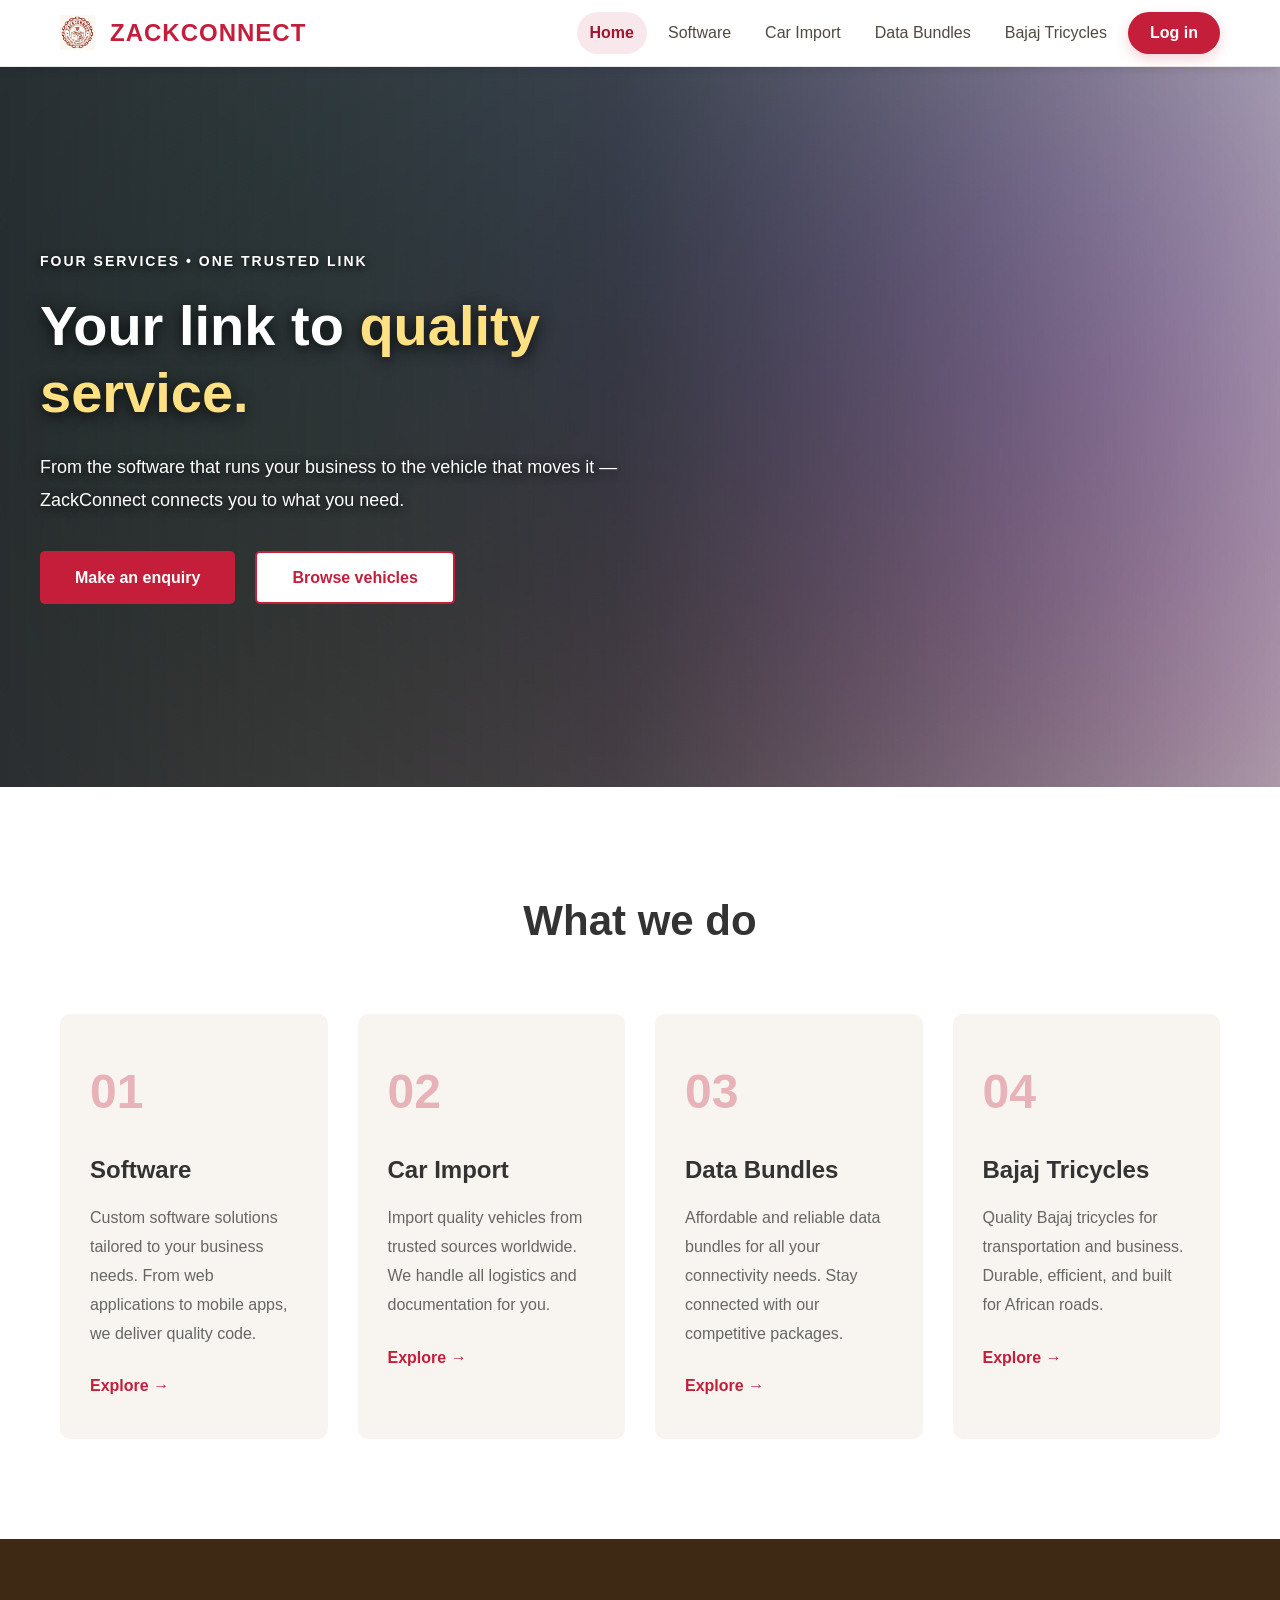
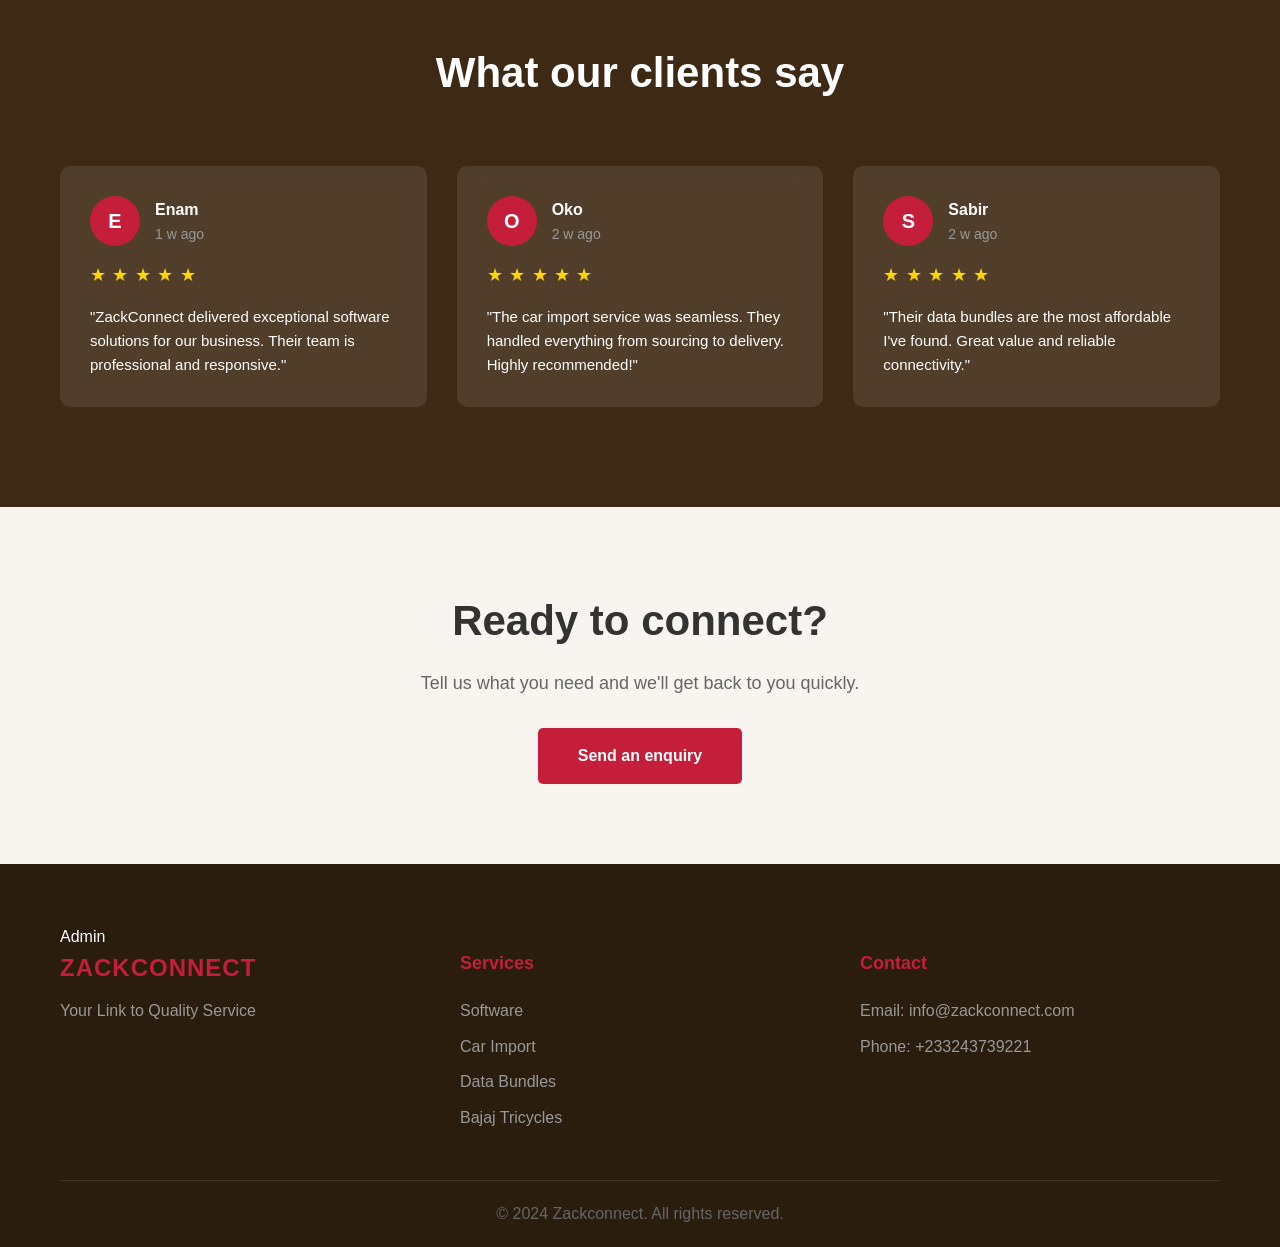
==== commit d6161f4d: "Update homepage contact phone number Co-authored-by: Copilot <223556219+Copilot@users.noreply.github" ====
--- a/index.html
+++ b/index.html
@@ -182,7 +182,7 @@
                 <div class="footer-contact">
                     <h4>Contact</h4>
                     <p>Email: info@zackconnect.com</p>
-                    <p>Phone: +1 234 567 890</p>
+                    <p>Phone: +233243739221</p>
                 </div>
             </div>
             <div class="footer-bottom">
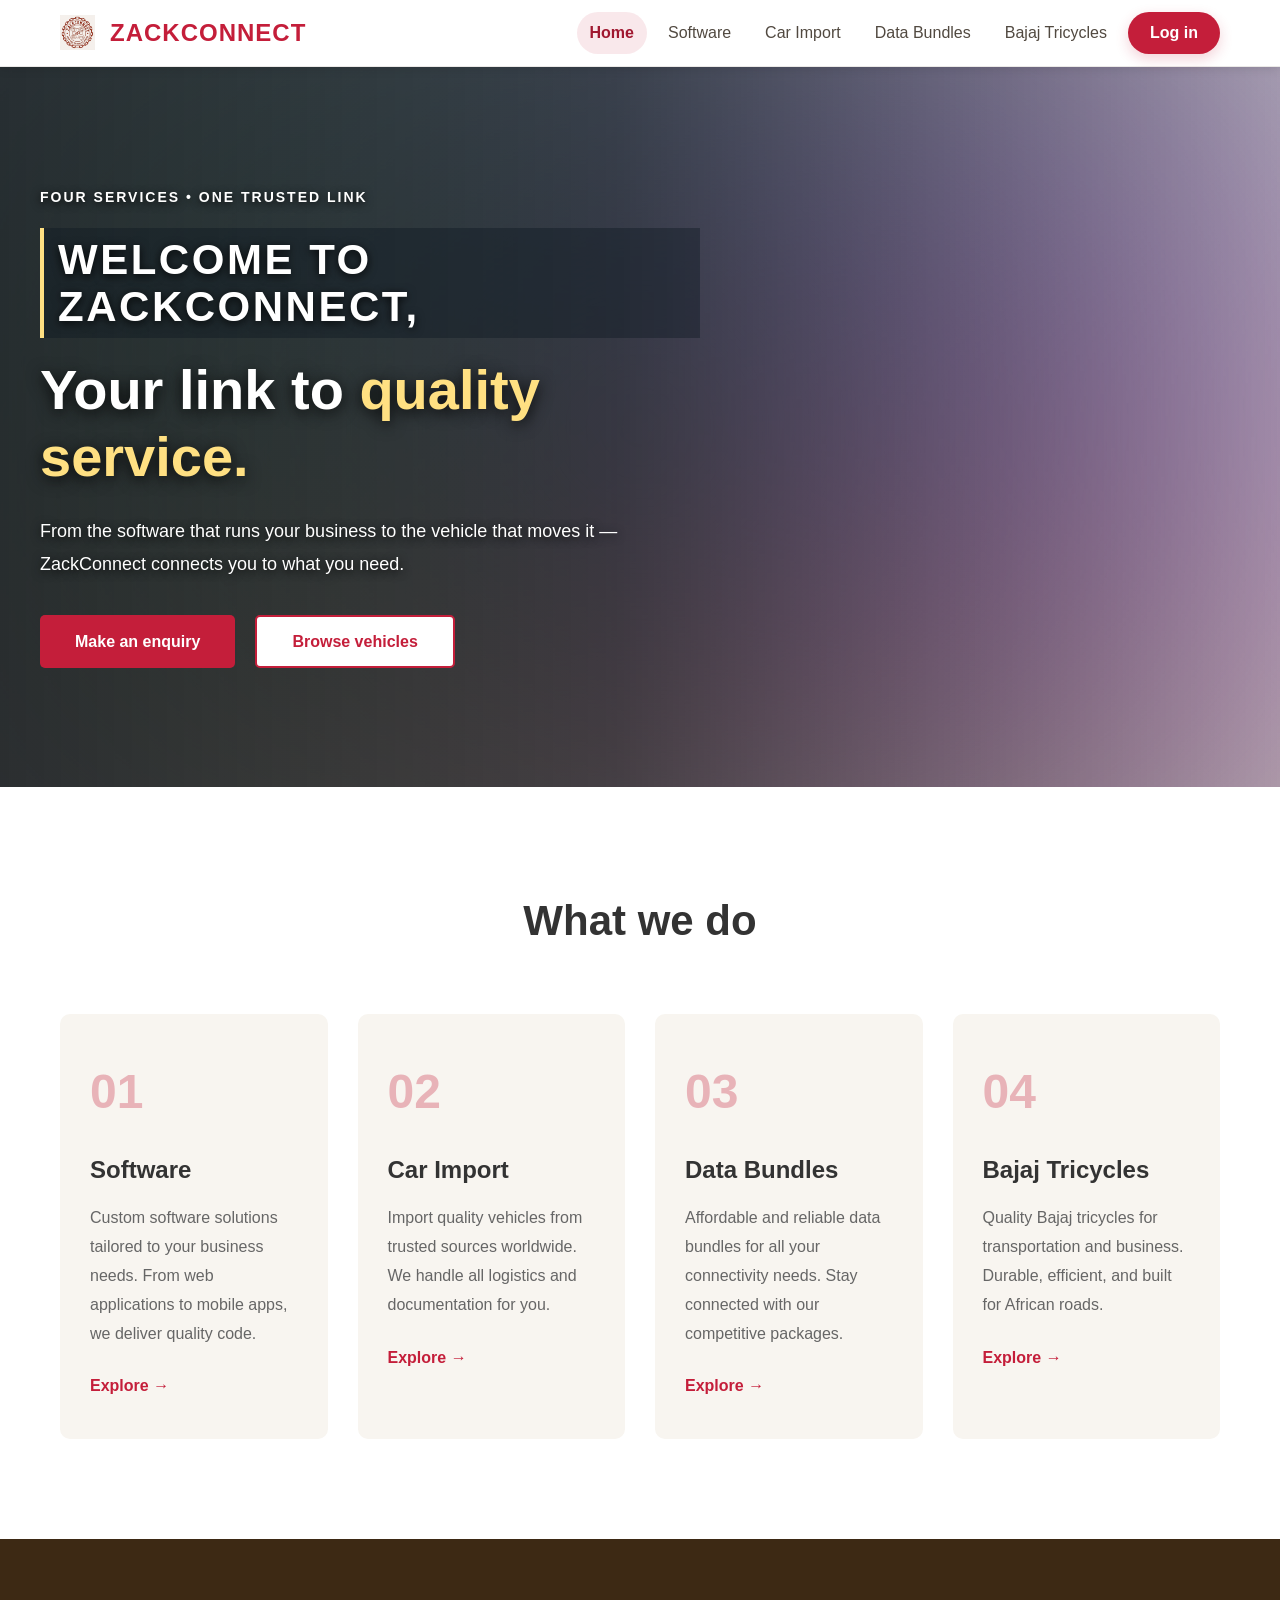
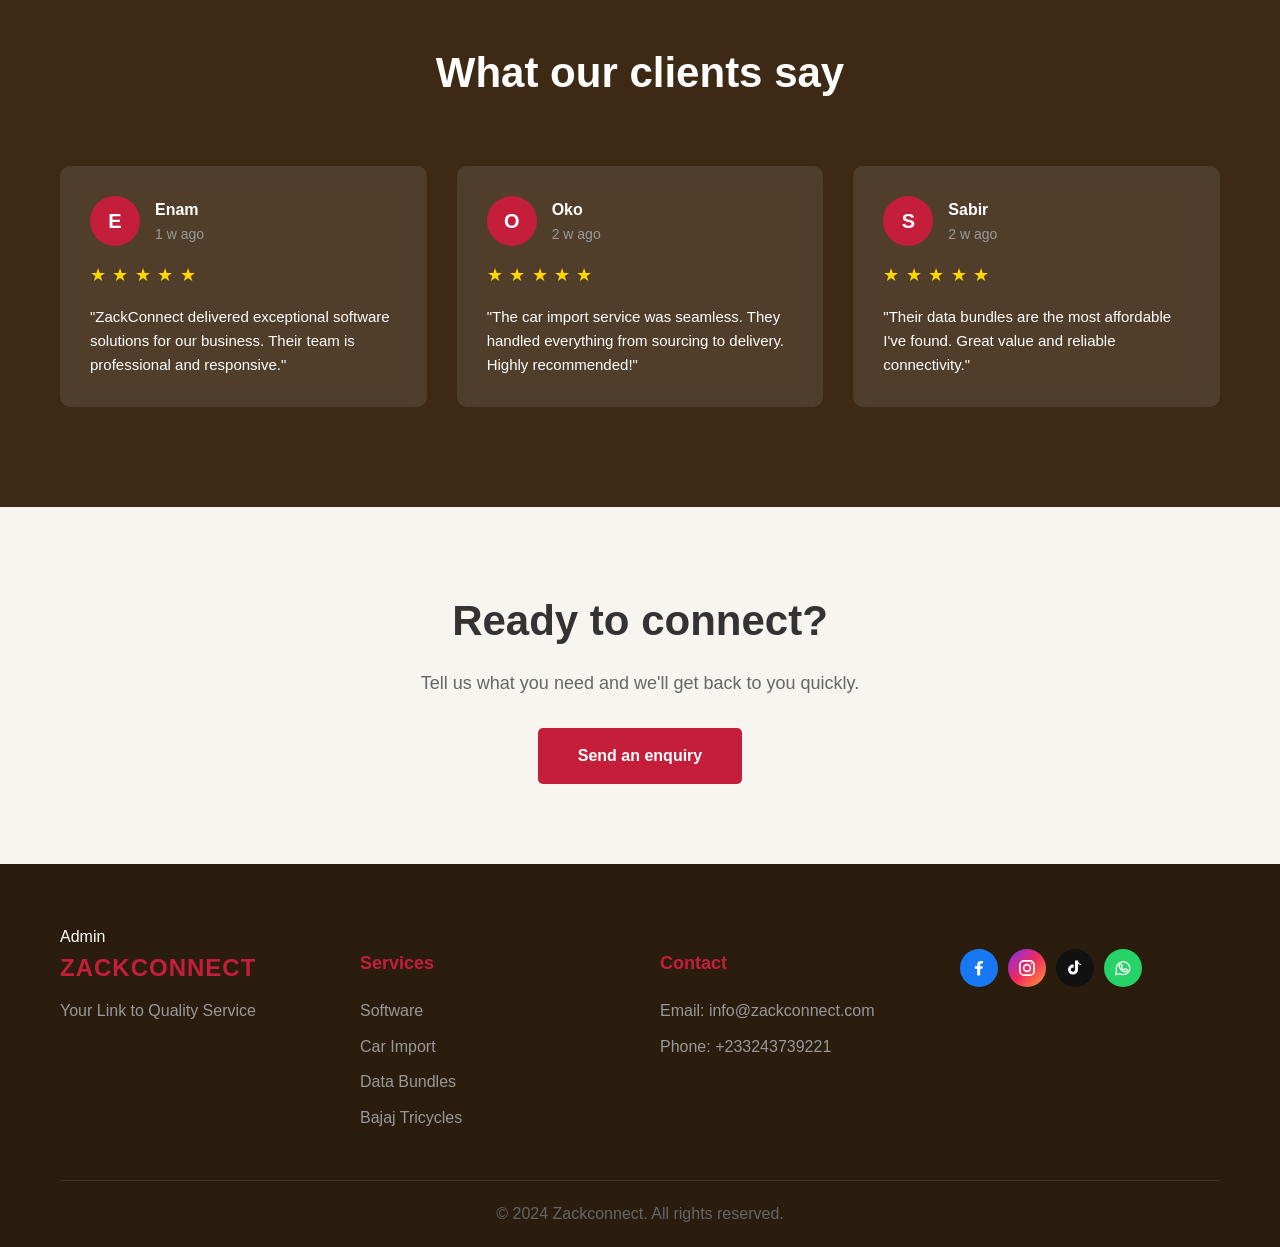
==== commit 3112d2e9: "Standardize responsive site footer Unify footer sections across site pages, add icon-only social pla" ====
--- a/index.html
+++ b/index.html
@@ -39,6 +39,7 @@
         <div class="hero-container">
             <div class="hero-content">
                 <p class="hero-subtitle">FOUR SERVICES • ONE TRUSTED LINK</p>
+                <p class="hero-welcome">WELCOME TO ZACKCONNECT,</p>
                 <h1 class="hero-title">Your link to <span class="highlight">quality service.</span></h1>
                 <p class="hero-description">From the software that runs your business to the vehicle that moves it —
                     ZackConnect connects you to what you need.</p>
@@ -184,6 +185,14 @@
                     <p>Email: info@zackconnect.com</p>
                     <p>Phone: +233243739221</p>
                 </div>
+                <div class="footer-socials">
+                    <ul aria-label="Social media">
+                        <li class="social-facebook" aria-label="Facebook"><svg viewBox="0 0 24 24" aria-hidden="true"><path d="M13.4 21v-8h2.7l.4-3.1h-3.1V8c0-.9.3-1.5 1.6-1.5h1.7V3.7c-.3 0-1.4-.1-2.6-.1-2.6 0-4.3 1.6-4.3 4.5v1.8H7v3.1h2.8v8h3.6Z"/></svg></li>
+                        <li class="social-instagram" aria-label="Instagram"><svg viewBox="0 0 24 24" aria-hidden="true"><rect x="3.5" y="3.5" width="17" height="17" rx="5"/><circle cx="12" cy="12" r="4"/><circle class="social-icon-dot" cx="17.6" cy="6.7" r="1"/></svg></li>
+                        <li class="social-tiktok" aria-label="TikTok"><svg viewBox="0 0 24 24" aria-hidden="true"><path d="M19.6 8.2a6.4 6.4 0 0 1-4-1.4v7.1a6 6 0 1 1-5.2-5.9v3.6a2.5 2.5 0 1 0 1.6 2.3V3h3.6c.2 2.3 1.8 4.1 4 4.5v.7Z"/></svg></li>
+                        <li class="social-whatsapp" aria-label="WhatsApp"><svg viewBox="0 0 24 24" aria-hidden="true"><path d="M20.2 11.8a8.2 8.2 0 0 1-12.1 7.1L3 20l1.2-4.9a8.2 8.2 0 1 1 16-3.3Z"/><path d="M8.4 7.8c.2-.4.5-.4.8-.4h.5c.2 0 .4 0 .5.4l.8 1.8c.1.3.1.5-.1.7l-.6.7c-.2.2-.2.4 0 .7a7 7 0 0 0 2.5 2.4c.3.2.5.2.7-.1l.8-.9c.2-.2.4-.3.7-.2l1.7.8c.3.1.4.3.4.5 0 .3-.2 1.2-.8 1.7-.5.5-1.2.7-1.9.6-.6-.1-1.4-.3-2.4-.8a9 9 0 0 1-3.1-2.7 7.1 7.1 0 0 1-1.5-2.8c-.2-.8 0-1.7.4-2.4Z"/></svg></li>
+                    </ul>
+                </div>
             </div>
             <div class="footer-bottom">
                 <p>&copy; 2024 Zackconnect. All rights reserved.</p>
--- a/style.css
+++ b/style.css
@@ -227,6 +227,20 @@
     text-shadow: 0 2px 8px rgba(0, 0, 0, 0.9);
 }
 
+.hero-welcome {
+    display: inline-block;
+    margin: 0 0 18px;
+    padding: 8px 14px;
+    border-left: 4px solid #ffe082;
+    background: rgba(15, 25, 35, 0.42);
+    color: #fff;
+    font-size: clamp(24px, 4vw, 42px);
+    font-weight: 900;
+    letter-spacing: 0.06em;
+    line-height: 1.12;
+    text-shadow: 0 2px 10px rgba(0, 0, 0, 0.9);
+}
+
 .hero-title {
     font-size: 56px;
     font-weight: bold;
@@ -489,15 +503,82 @@
 
 /* Software Page Styles */
 .software-hero {
-    background-color: #f8f5f0;
-    padding: 120px 20px 80px;
+    position: relative;
+    isolation: isolate;
+    display: grid;
+    place-items: center;
+    aspect-ratio: 2.2 / 1;
+    overflow: hidden;
+    background-color: #222;
+    background-image: url("images/software2.png.jpg");
+    background-position: center top;
+    background-size: cover;
     text-align: center;
+}
+
+.software-hero-image {
+    position: absolute;
+    z-index: 0;
+    inset: 0;
+    width: 100%;
+    height: 100%;
+    object-fit: contain;
+    object-position: center;
+    animation: software-hero-crossfade 12s ease-in-out infinite;
+}
+
+.software-hero-image-next {
+    object-fit: contain;
+    object-position: center top;
+    animation-delay: -6s;
+}
+
+@keyframes software-hero-crossfade {
+    0%, 42% {
+        opacity: 1;
+    }
+
+    50%, 92% {
+        opacity: 0;
+    }
+
+    100% {
+        opacity: 1;
+    }
+}
+
+.software-hero::after {
+    position: absolute;
+    z-index: 1;
+    inset: 0;
+    background: rgba(10, 10, 10, 0.58);
+    content: "";
+}
+
+.software-hero .container {
+    position: relative;
+    z-index: 2;
+    width: min(90%, 900px);
+    margin: 0 auto;
+    padding: 32px 20px;
+    text-align: center;
+}
+
+@media (prefers-reduced-motion: reduce) {
+    .software-hero-image {
+        animation: none;
+    }
+
+    .software-hero-image-next {
+        opacity: 0;
+    }
 }
 
 .software-category {
     font-size: 14px;
     letter-spacing: 2px;
-    color: #c41e3a;
+    color: #fff;
+    text-shadow: 0 2px 8px rgba(0, 0, 0, 0.95);
     margin-bottom: 20px;
     text-transform: uppercase;
     font-weight: 600;
@@ -508,15 +589,17 @@
     font-weight: bold;
     line-height: 1.2;
     margin-bottom: 25px;
-    color: #333;
+    color: #fff;
+    text-shadow: 0 3px 12px rgba(0, 0, 0, 1);
 }
 
 .software-description {
     font-size: 18px;
-    color: #666;
+    color: #fff;
     max-width: 700px;
     margin: 0 auto;
     line-height: 1.8;
+    text-shadow: 0 2px 8px rgba(0, 0, 0, 1);
 }
 
 .software-features {
@@ -579,6 +662,99 @@
     background-color: #a01830;
 }
 
+.software-cta-button:disabled {
+    cursor: wait;
+    opacity: 0.7;
+}
+
+.software-project-form {
+    max-width: 760px;
+    margin: 36px auto 0;
+    padding: 32px;
+    border-radius: 14px;
+    background: #fff;
+    text-align: left;
+    box-shadow: 0 4px 20px rgba(0, 0, 0, 0.06);
+}
+
+.software-project-form h2 {
+    margin: 0 0 8px;
+    color: #333;
+    font-size: 28px;
+}
+
+.software-project-form > p {
+    margin: 0 0 24px;
+    color: #666;
+    line-height: 1.6;
+}
+
+.software-project-fields {
+    display: grid;
+    grid-template-columns: repeat(2, minmax(0, 1fr));
+    gap: 18px;
+    margin-bottom: 22px;
+}
+
+.software-project-fields label {
+    display: flex;
+    flex-direction: column;
+    gap: 8px;
+    color: #333;
+    font-size: 14px;
+    font-weight: 700;
+}
+
+.software-project-fields input,
+.software-project-fields textarea {
+    width: 100%;
+    min-height: 44px;
+    padding: 10px 12px;
+    border: 1px solid #d8d8d8;
+    border-radius: 8px;
+    background: #fff;
+    color: #222;
+    font: inherit;
+    font-weight: 400;
+}
+
+.software-project-fields select {
+    width: 100%;
+    min-height: 44px;
+    padding: 10px 12px;
+    border: 1px solid #d8d8d8;
+    border-radius: 8px;
+    background: #fff;
+    color: #222;
+    font: inherit;
+    font-weight: 400;
+}
+
+.car-import-budget {
+    display: grid;
+    grid-template-columns: minmax(86px, auto) minmax(0, 1fr);
+    gap: 8px;
+}
+
+.software-project-fields textarea {
+    resize: vertical;
+}
+
+.software-project-description {
+    grid-column: 1 / -1;
+}
+
+.software-project-status {
+    min-height: 24px;
+    margin: 14px 0 0 !important;
+    color: #187647 !important;
+    font-weight: 600;
+}
+
+.software-project-status.error {
+    color: #a01830 !important;
+}
+
 .footer-simple {
     display: flex;
     justify-content: space-between;
@@ -615,15 +791,100 @@
 
 /* Car Import Page Styles */
 .car-hero {
-    background-color: #f8f5f0;
+    position: relative;
+    isolation: isolate;
+    display: grid;
+    place-items: center;
+    overflow: hidden;
+    background-color: #333;
     padding: 120px 20px 60px;
     text-align: center;
+}
+
+.car-hero-slide {
+    position: absolute;
+    z-index: 0;
+    inset: 0;
+    overflow: hidden;
+    background-position: center;
+    background-size: cover;
+    animation: car-hero-crossfade 18s ease-in-out infinite;
+}
+
+.car-hero-slide-port {
+    background-image: url("images/car-import-port.png");
+}
+
+.car-hero-slide-ship {
+    background-image: url("images/car-import-ship.png");
+    animation-delay: -6s;
+}
+
+.car-hero-slide-jetour {
+    background-color: #333;
+    background-image: url("images/car-import-jetour.png");
+    animation-delay: -12s;
+}
+
+.car-hero-slide.car-hero-slide-jetour img {
+    object-fit: contain;
+    object-position: center;
+}
+
+.car-hero-slide::after {
+    position: absolute;
+    inset: 0;
+    background: rgba(10, 10, 10, 0.4);
+    content: "";
+}
+
+.car-hero-slide img {
+    position: relative;
+    z-index: 1;
+    display: block;
+    width: 100%;
+    height: 100%;
+    object-fit: contain;
+    object-position: center;
+}
+
+@keyframes car-hero-crossfade {
+    0%, 42% {
+        opacity: 1;
+    }
+
+    50%, 92% {
+        opacity: 0;
+    }
+
+    100% {
+        opacity: 1;
+    }
+}
+
+.car-hero .container {
+    position: relative;
+    z-index: 1;
+}
+
+@media (prefers-reduced-motion: reduce) {
+    .car-hero-slide {
+        animation: none;
+    }
+
+    .car-hero-slide-ship {
+        opacity: 0;
+    }
+
+    .car-hero-slide-jetour {
+        opacity: 0;
+    }
 }
 
 .car-category {
     font-size: 14px;
     letter-spacing: 2px;
-    color: #c41e3a;
+    color: #fff;
     margin-bottom: 20px;
     text-transform: uppercase;
     font-weight: 600;
@@ -634,7 +895,8 @@
     font-weight: bold;
     line-height: 1.2;
     margin-bottom: 25px;
-    color: #333;
+    color: #fff;
+    text-shadow: 0 3px 12px rgba(0, 0, 0, 0.9);
 }
 
 .car-filters {
@@ -752,6 +1014,20 @@
     text-align: center;
 }
 
+.car-import-cta-description {
+    margin: 0 auto 24px;
+    max-width: 680px;
+    color: #555;
+    line-height: 1.6;
+}
+
+.car-cta-actions {
+    display: flex;
+    flex-wrap: wrap;
+    justify-content: center;
+    gap: 14px;
+}
+
 .car-cta-button {
     background-color: #c41e3a;
     color: #fff;
@@ -764,13 +1040,81 @@
     transition: background-color 0.3s ease;
 }
 
+.car-cta-button-secondary {
+    background-color: #333;
+}
+
 .car-cta-button:hover {
     background-color: #a01830;
 }
 
+.car-cta-button-secondary:hover {
+    background-color: #1f1f1f;
+}
+
+.car-request-button {
+    display: block;
+    margin: 0 20px 20px;
+    padding: 10px 16px;
+    border: 1px solid #c41e3a;
+    border-radius: 5px;
+    background: #fff;
+    color: #c41e3a;
+    font: inherit;
+    font-weight: 600;
+    cursor: pointer;
+}
+
+.car-request-button:hover {
+    background: #c41e3a;
+    color: #fff;
+}
+
+.car-cost-info-section {
+    padding: 72px 20px;
+    background: #fff;
+    text-align: center;
+}
+
+.car-cost-info-section .car-category {
+    margin-bottom: 12px;
+}
+
+.car-cost-info-title {
+    margin: 0 0 16px;
+    color: #333;
+    font-size: 36px;
+}
+
+.car-cost-info-description,
+.car-cost-info-payment-note {
+    max-width: 760px;
+    margin: 0 auto 16px;
+    color: #555;
+    line-height: 1.6;
+}
+
+.car-cost-info-fee {
+    margin: 20px 0 8px;
+    color: #333;
+    font-size: 22px;
+}
+
+.car-cost-info-fee strong {
+    color: #c41e3a;
+}
+
+.car-cost-info-payment-note {
+    margin-bottom: 24px;
+    font-size: 14px;
+}
+
 /* Bajaj Tricycles Page Styles */
 .tricycle-hero {
-    background-color: #f8f5f0;
+    background-color: #17384a;
+    background-image: linear-gradient(rgba(8, 25, 38, 0.35), rgba(8, 25, 38, 0.35)), url("images/bajaj-tricycles-background.png");
+    background-position: center 58%;
+    background-size: cover;
     padding: 120px 20px 60px;
     text-align: center;
 }
@@ -778,10 +1122,11 @@
 .tricycle-category {
     font-size: 14px;
     letter-spacing: 2px;
-    color: #c41e3a;
+    color: #fff;
     margin-bottom: 20px;
     text-transform: uppercase;
     font-weight: 600;
+    text-shadow: 0 1px 4px rgba(0, 0, 0, 0.55);
 }
 
 .tricycle-title {
@@ -789,7 +1134,8 @@
     font-weight: bold;
     line-height: 1.2;
     margin-bottom: 25px;
-    color: #333;
+    color: #fff;
+    text-shadow: 0 2px 8px rgba(0, 0, 0, 0.65);
 }
 
 .tricycle-filters {
@@ -893,8 +1239,31 @@
     display: flex;
     justify-content: space-between;
     align-items: center;
+    gap: 12px;
     padding-top: 15px;
     border-top: 1px solid #e0e0e0;
+}
+
+.tricycle-card-actions {
+    display: flex;
+    align-items: center;
+    gap: 12px;
+}
+
+.tricycle-buy-button {
+    padding: 8px 14px;
+    border: 0;
+    border-radius: 5px;
+    background: #c41e3a;
+    color: #fff;
+    font: inherit;
+    font-size: 14px;
+    font-weight: 600;
+    cursor: pointer;
+}
+
+.tricycle-buy-button:hover {
+    background: #a01830;
 }
 
 .tricycle-price {
@@ -936,6 +1305,13 @@
 
 .tricycle-cta-button:hover {
     background-color: #a01830;
+}
+
+.tricycle-cta > .container > p {
+    margin: 0 auto 22px;
+    max-width: 680px;
+    color: #555;
+    line-height: 1.6;
 }
 
 /* Enquire Page Styles */
@@ -1228,6 +1604,41 @@
 .admin-empty-enquiries {
     padding: 24px 30px;
     color: #666;
+}
+
+.software-project-admin-list {
+    display: grid;
+    gap: 14px;
+}
+
+.software-project-admin-card {
+    padding: 20px;
+    border: 1px solid #e5e5e5;
+    border-radius: 12px;
+    background: #fff;
+    box-shadow: 0 4px 16px rgba(0, 0, 0, 0.04);
+}
+
+.software-project-admin-card h3 {
+    margin: 0 0 8px;
+    color: #333;
+    font-size: 20px;
+}
+
+.software-project-admin-contact,
+.software-project-admin-date {
+    margin: 0 0 12px;
+    color: #666;
+    font-size: 14px;
+    overflow-wrap: anywhere;
+}
+
+.software-project-admin-description {
+    margin: 0 0 14px;
+    color: #333;
+    line-height: 1.7;
+    white-space: pre-wrap;
+    overflow-wrap: anywhere;
 }
 
 .status-badge {
@@ -2794,7 +3205,8 @@
 }
 
 .footer-links h4,
-.footer-contact h4 {
+.footer-contact h4,
+.footer-socials h4 {
     color: #c41e3a;
     margin-bottom: 20px;
     font-size: 18px;
@@ -2821,6 +3233,70 @@
 .footer-contact p {
     color: #999;
     margin-bottom: 10px;
+}
+
+.footer-socials ul {
+    display: flex;
+    align-items: center;
+    gap: 10px;
+    list-style: none;
+    margin: 0;
+    padding: 0;
+}
+
+.footer-socials li {
+    display: grid;
+    width: 38px;
+    height: 38px;
+    place-items: center;
+    border-radius: 50%;
+    color: #fff;
+    transition: transform 0.2s ease;
+}
+
+.footer-socials li:hover {
+    transform: translateY(-3px);
+}
+
+.footer-socials svg {
+    width: 20px;
+    height: 20px;
+    fill: currentColor;
+}
+
+.footer-socials .social-facebook {
+    background: #1877f2;
+}
+
+.footer-socials .social-instagram {
+    background: linear-gradient(135deg, #7b2ff7, #f2295b, #ff9a3c);
+}
+
+.footer-socials .social-instagram svg {
+    fill: none;
+    stroke: currentColor;
+    stroke-width: 2;
+}
+
+.footer-socials .social-instagram .social-icon-dot {
+    fill: currentColor;
+    stroke: none;
+}
+
+.footer-socials .social-tiktok {
+    background: #111;
+}
+
+.footer-socials .social-whatsapp {
+    background: #25d366;
+}
+
+.footer-socials .social-whatsapp svg {
+    fill: none;
+    stroke: currentColor;
+    stroke-linecap: round;
+    stroke-linejoin: round;
+    stroke-width: 1.5;
 }
 
 .footer-bottom {
@@ -3215,6 +3691,18 @@
 }
 
 @media (max-width: 560px) {
+    .software-project-form {
+        padding: 20px;
+    }
+
+    .software-project-fields {
+        grid-template-columns: 1fr;
+    }
+
+    .software-project-description {
+        grid-column: auto;
+    }
+
     .admin-catalog-form {
         grid-template-columns: 1fr;
         padding: 18px;
@@ -3433,6 +3921,18 @@
         padding-bottom: 48px;
     }
 
+    .software-hero {
+        aspect-ratio: 2.1 / 1;
+        padding: 0;
+    }
+
+    .software-hero .container {
+        width: min(94%, 900px);
+        margin: 0 auto;
+        padding: 20px 8px;
+        text-align: center;
+    }
+
     .payment-check-header,
     .testimonials-header {
         align-items: stretch;
@@ -3463,6 +3963,20 @@
         overflow-wrap: anywhere;
     }
 
+    .software-title {
+        margin-bottom: 12px;
+        font-size: clamp(21px, 5vw, 30px);
+    }
+
+    .software-category {
+        margin-bottom: 8px;
+    }
+
+    .software-description {
+        font-size: 13px;
+        line-height: 1.45;
+    }
+
     .enquire-title {
         font-size: clamp(36px, 10vw, 48px);
     }
@@ -3710,6 +4224,25 @@
     }
 }
 
+@media (max-width: 600px) {
+    .footer-actions,
+    .footer-logo,
+    .footer-links,
+    .footer-contact,
+    .footer-socials {
+        text-align: center;
+    }
+
+    .footer-actions,
+    .footer-socials ul {
+        justify-content: center;
+    }
+
+    .footer-links ul {
+        padding-left: 0;
+    }
+}
+
 @media (max-width: 360px) {
     .nav-links {
         gap: 2px 5px;
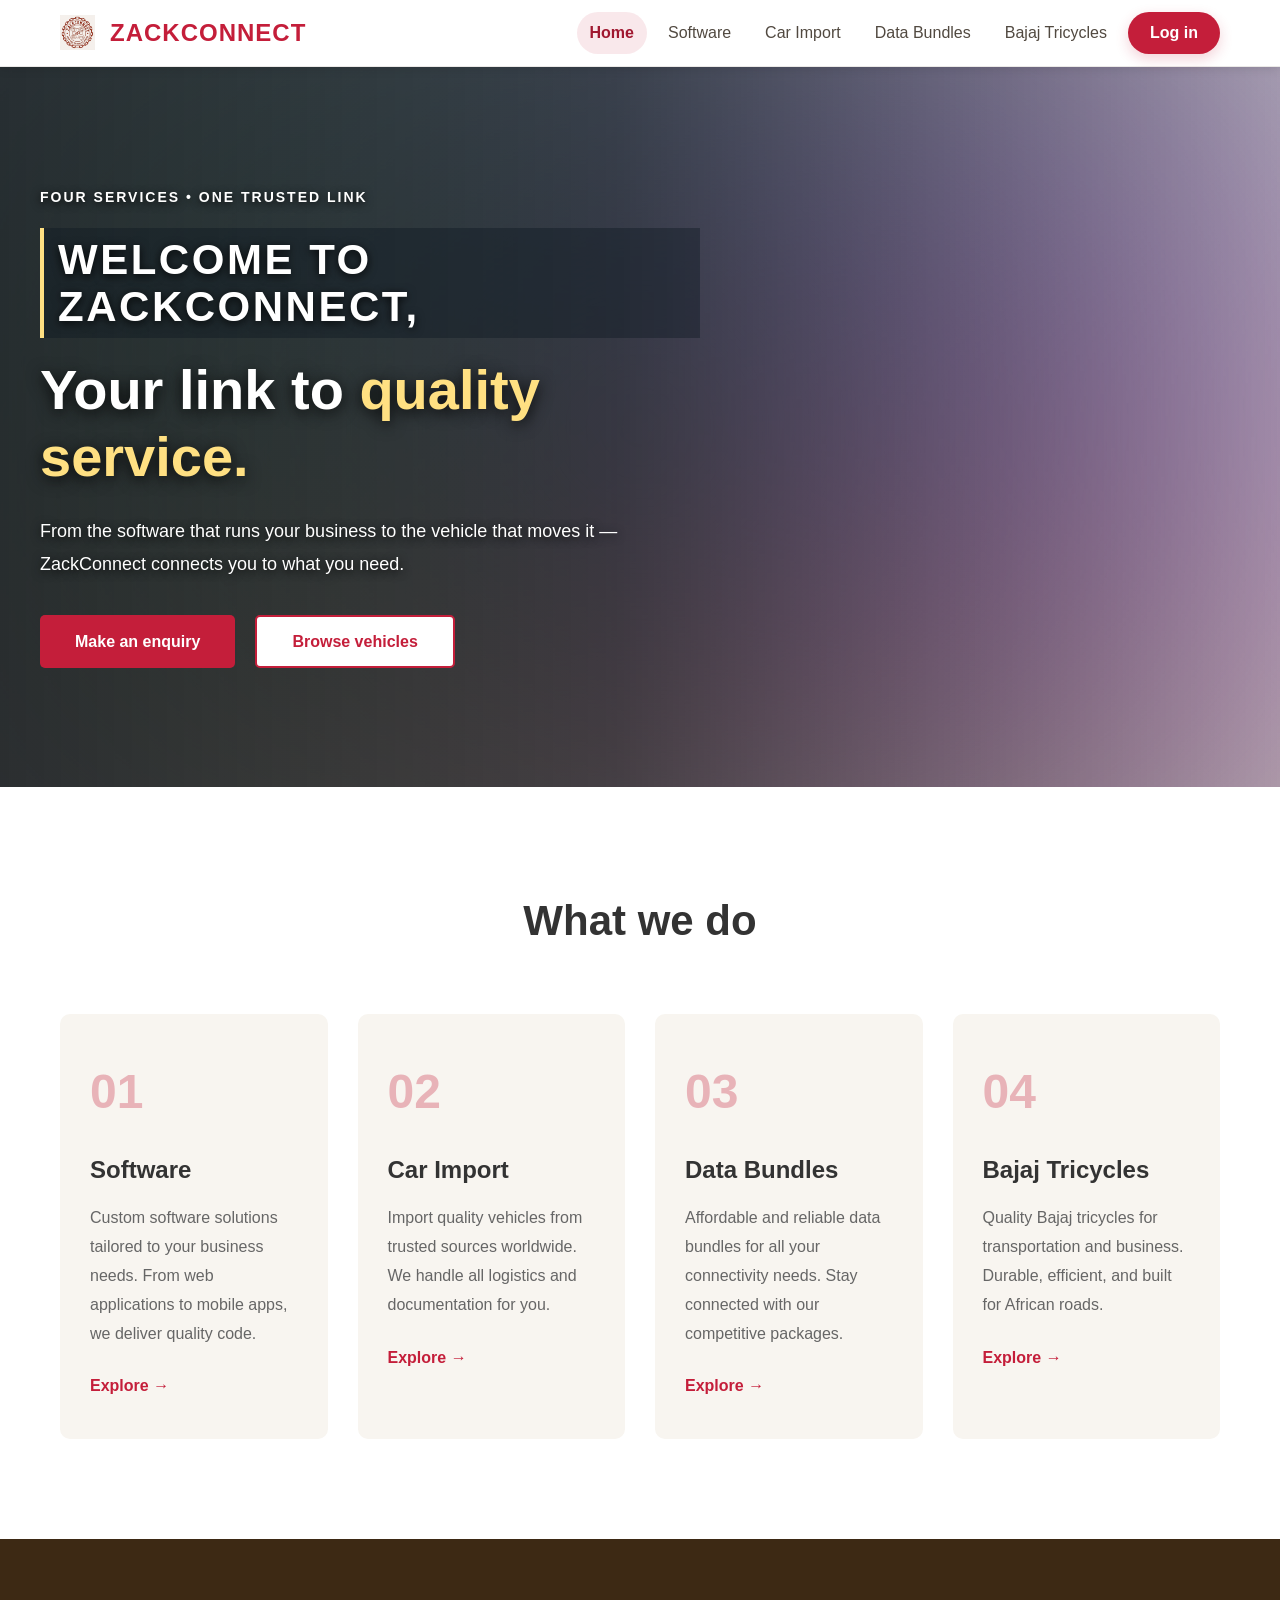
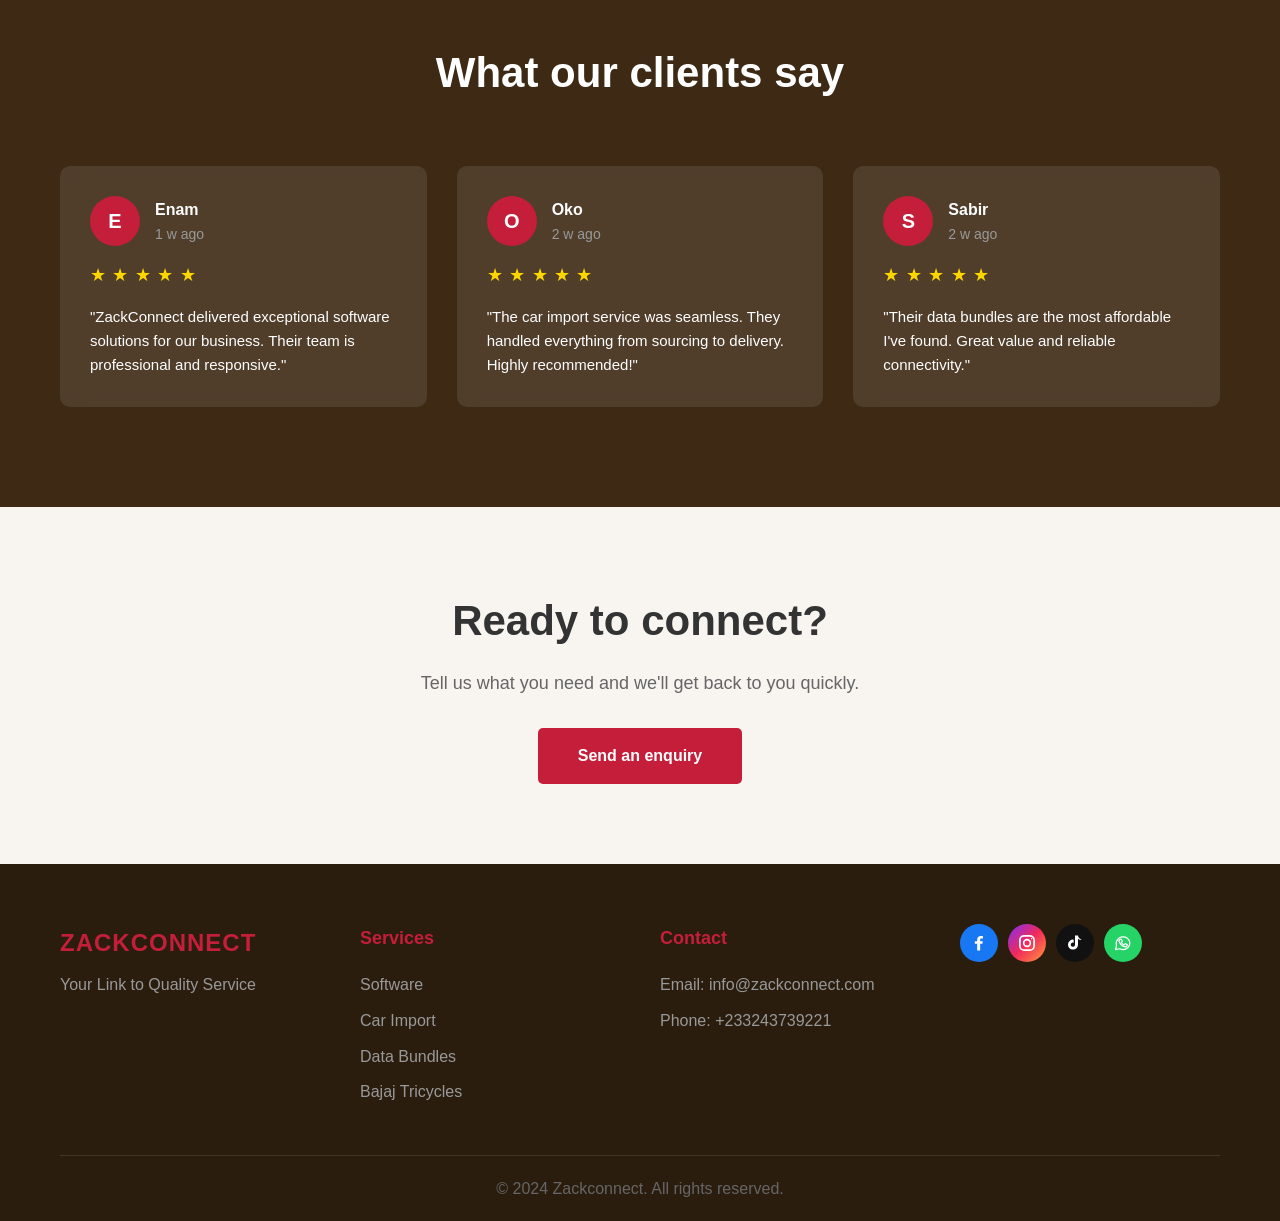
==== commit f4c2cbe7: "Remove admin link from home page footer" ====
--- a/index.html
+++ b/index.html
@@ -163,9 +163,6 @@
     <!-- Footer -->
     <footer class="footer">
         <div class="container">
-            <div class="footer-actions">
-                <a href="admin.html" class="footer-link">Admin</a>
-            </div>
             <div class="footer-content">
                 <div class="footer-logo">
                     <span class="logo-text">ZACKCONNECT</span>
@@ -190,7 +187,7 @@
                         <li class="social-facebook" aria-label="Facebook"><svg viewBox="0 0 24 24" aria-hidden="true"><path d="M13.4 21v-8h2.7l.4-3.1h-3.1V8c0-.9.3-1.5 1.6-1.5h1.7V3.7c-.3 0-1.4-.1-2.6-.1-2.6 0-4.3 1.6-4.3 4.5v1.8H7v3.1h2.8v8h3.6Z"/></svg></li>
                         <li class="social-instagram" aria-label="Instagram"><svg viewBox="0 0 24 24" aria-hidden="true"><rect x="3.5" y="3.5" width="17" height="17" rx="5"/><circle cx="12" cy="12" r="4"/><circle class="social-icon-dot" cx="17.6" cy="6.7" r="1"/></svg></li>
                         <li class="social-tiktok" aria-label="TikTok"><svg viewBox="0 0 24 24" aria-hidden="true"><path d="M19.6 8.2a6.4 6.4 0 0 1-4-1.4v7.1a6 6 0 1 1-5.2-5.9v3.6a2.5 2.5 0 1 0 1.6 2.3V3h3.6c.2 2.3 1.8 4.1 4 4.5v.7Z"/></svg></li>
-                        <li class="social-whatsapp" aria-label="WhatsApp"><svg viewBox="0 0 24 24" aria-hidden="true"><path d="M20.2 11.8a8.2 8.2 0 0 1-12.1 7.1L3 20l1.2-4.9a8.2 8.2 0 1 1 16-3.3Z"/><path d="M8.4 7.8c.2-.4.5-.4.8-.4h.5c.2 0 .4 0 .5.4l.8 1.8c.1.3.1.5-.1.7l-.6.7c-.2.2-.2.4 0 .7a7 7 0 0 0 2.5 2.4c.3.2.5.2.7-.1l.8-.9c.2-.2.4-.3.7-.2l1.7.8c.3.1.4.3.4.5 0 .3-.2 1.2-.8 1.7-.5.5-1.2.7-1.9.6-.6-.1-1.4-.3-2.4-.8a9 9 0 0 1-3.1-2.7 7.1 7.1 0 0 1-1.5-2.8c-.2-.8 0-1.7.4-2.4Z"/></svg></li>
+                        <li class="social-whatsapp" aria-label="WhatsApp"><a class="footer-chat-launcher" href="data-bundels.html#support-chat" aria-label="Open Zackconnect support chat"><svg viewBox="0 0 24 24" aria-hidden="true"><path d="M20.2 11.8a8.2 8.2 0 0 1-12.1 7.1L3 20l1.2-4.9a8.2 8.2 0 1 1 16-3.3Z"/><path d="M8.4 7.8c.2-.4.5-.4.8-.4h.5c.2 0 .4 0 .5.4l.8 1.8c.1.3.1.5-.1.7l-.6.7c-.2.2-.2.4 0 .7a7 7 0 0 0 2.5 2.4c.3.2.5.2.7-.1l.8-.9c.2-.2.4-.3.7-.2l1.7.8c.3.1.4.3.4.5 0 .3-.2 1.2-.8 1.7-.5.5-1.2.7-1.9.6-.6-.1-1.4-.3-2.4-.8a9 9 0 0 1-3.1-2.7 7.1 7.1 0 0 1-1.5-2.8c-.2-.8 0-1.7.4-2.4Z"/></svg></a></li>
                     </ul>
                 </div>
             </div>
--- a/style.css
+++ b/style.css
@@ -1596,6 +1596,11 @@
     overflow-wrap: anywhere;
 }
 
+.bundle-order-table .table-header,
+.bundle-order-table .table-row {
+    grid-template-columns: 1.3fr 1fr 1.3fr 0.7fr 1.1fr 1fr;
+}
+
 .enquiry-message-cell {
     max-height: 4.5em;
     overflow: auto;
@@ -1604,6 +1609,222 @@
 .admin-empty-enquiries {
     padding: 24px 30px;
     color: #666;
+}
+
+.admin-support-inbox {
+    display: grid;
+    min-height: 440px;
+    max-height: 680px;
+    grid-template-columns: minmax(220px, 0.38fr) minmax(0, 1fr);
+    overflow: hidden;
+    border: 1px solid #e3e7eb;
+    border-radius: 16px;
+    background: #fff;
+    box-shadow: 0 4px 20px rgba(0, 0, 0, 0.05);
+}
+
+.admin-support-chat-list {
+    min-width: 0;
+    overflow-y: auto;
+    border-right: 1px solid #e3e7eb;
+    background: #fbfbfc;
+}
+
+.admin-support-chat-item {
+    display: flex;
+    width: 100%;
+    min-height: 84px;
+    align-items: center;
+    gap: 12px;
+    padding: 12px;
+    border: 0;
+    border-bottom: 1px solid #e9ecef;
+    background: transparent;
+    color: #27313a;
+    text-align: left;
+    cursor: pointer;
+}
+
+.admin-support-chat-item:hover,
+.admin-support-chat-item.active {
+    background: #edf8f1;
+}
+
+.admin-support-avatar {
+    display: grid;
+    width: 46px;
+    height: 46px;
+    flex: 0 0 46px;
+    place-items: center;
+    border-radius: 50%;
+    background: #eff1f3;
+    color: #27313a;
+    font-size: 1.15rem;
+}
+
+.admin-support-chat-item-details {
+    display: grid;
+    min-width: 0;
+    gap: 5px;
+}
+
+.admin-support-chat-item-details strong {
+    overflow: hidden;
+    font-size: 0.95rem;
+    text-overflow: ellipsis;
+    white-space: nowrap;
+}
+
+.admin-support-chat-item-details span {
+    overflow: hidden;
+    color: #737e89;
+    font-size: 0.83rem;
+    text-overflow: ellipsis;
+    white-space: nowrap;
+}
+
+.admin-support-conversation {
+    display: grid;
+    min-width: 0;
+    min-height: 0;
+    grid-template-rows: auto minmax(0, 1fr) auto auto;
+    background: #f4f5f6;
+}
+
+.admin-support-chat-header {
+    display: flex;
+    min-height: 74px;
+    align-items: center;
+    gap: 12px;
+    padding: 12px 18px;
+    border-bottom: 1px solid #e3e7eb;
+    background: #fff;
+}
+
+.admin-support-chat-header h3 {
+    margin: 0 0 4px;
+    color: #27313a;
+    font-size: 1rem;
+}
+
+.admin-support-chat-header p {
+    margin: 0;
+    color: #737e89;
+    font-size: 0.84rem;
+}
+
+.admin-support-messages {
+    display: flex;
+    min-height: 0;
+    flex-direction: column;
+    gap: 10px;
+    overflow-y: auto;
+    padding: 18px;
+}
+
+.admin-support-message {
+    display: grid;
+    max-width: min(82%, 520px);
+    gap: 5px;
+    padding: 10px 13px;
+    border-radius: 14px;
+    box-shadow: 0 1px 2px rgba(0, 0, 0, 0.05);
+}
+
+.admin-support-message.from-customer {
+    align-self: flex-start;
+    border-bottom-left-radius: 4px;
+    background: #fff;
+}
+
+.admin-support-message.from-admin {
+    align-self: flex-end;
+    border-bottom-right-radius: 4px;
+    background: #d8f5e4;
+}
+
+.admin-support-message-text {
+    margin: 0;
+    color: #28323b;
+    line-height: 1.45;
+    overflow-wrap: anywhere;
+    white-space: pre-wrap;
+}
+
+.admin-support-message-time {
+    justify-self: end;
+    color: #76818d;
+    font-size: 0.7rem;
+}
+
+.admin-support-message-status,
+.bundle-message-status {
+    display: inline-flex;
+    flex: 0 0 auto;
+    align-items: center;
+    color: #71808b;
+    font-size: 0.8rem;
+    font-weight: 800;
+    letter-spacing: -0.35em;
+    line-height: 1;
+    white-space: nowrap;
+}
+
+.admin-support-message.from-admin .admin-support-message-status {
+    color: #42a5d5;
+}
+
+.bundle-message-bubble.outgoing .bundle-message-status {
+    color: #42a5d5;
+}
+
+.admin-support-reply-form {
+    display: flex;
+    align-items: center;
+    gap: 10px;
+    padding: 12px 16px;
+    border-top: 1px solid #e3e7eb;
+    background: #fff;
+}
+
+.admin-support-reply-field {
+    min-width: 0;
+    flex: 1;
+}
+
+.admin-support-reply-field input {
+    width: 100%;
+    min-height: 44px;
+    padding: 10px 15px;
+    border: 0;
+    border-radius: 24px;
+    outline: 2px solid transparent;
+    background: #f0f1f3;
+    color: #27313a;
+    font: inherit;
+}
+
+.admin-support-reply-field input:focus {
+    outline-color: rgba(32, 199, 106, 0.35);
+}
+
+.admin-support-reply-form .action-button:disabled {
+    cursor: not-allowed;
+    opacity: 0.5;
+}
+
+.admin-support-conversation > .admin-catalog-status {
+    padding: 0 16px;
+}
+
+.visually-hidden {
+    position: absolute;
+    width: 1px;
+    height: 1px;
+    overflow: hidden;
+    clip: rect(0, 0, 0, 0);
+    white-space: nowrap;
+    clip-path: inset(50%);
 }
 
 .software-project-admin-list {
@@ -2290,6 +2511,1109 @@
     box-shadow: 0 10px 24px rgba(24, 178, 109, 0.25);
     cursor: pointer;
     z-index: 30;
+}
+
+.bundle-support-widget {
+    position: fixed;
+    right: 28px;
+    bottom: 24px;
+    z-index: 1100;
+}
+
+.bundle-support-widget.is-open {
+    inset: 0;
+    right: auto;
+    bottom: auto;
+    width: 100%;
+    height: 100%;
+}
+
+.bundle-support-widget.is-open::before {
+    position: fixed;
+    inset: 0;
+    background: #fff;
+    content: "";
+}
+
+body.bundle-support-open {
+    overflow: hidden;
+}
+
+.bundle-support-widget.is-open .bundle-support-launcher {
+    visibility: hidden;
+}
+
+.bundle-support-launcher {
+    position: static;
+    display: grid;
+    width: 64px;
+    height: 64px;
+    place-items: center;
+    border: 3px solid #fff;
+    outline: 2px solid #18b26d;
+    background: #18b26d;
+    color: #fff;
+    box-shadow: 0 8px 24px rgba(0, 0, 0, 0.2);
+    transition: transform 0.2s ease, background-color 0.2s ease;
+}
+
+.bundle-support-launcher:hover {
+    background: #14985d;
+    transform: translateY(-2px);
+}
+
+.bundle-support-launcher svg {
+    width: 31px;
+    height: 31px;
+    fill: #fff;
+    stroke: #fff;
+    stroke-width: 1.6;
+}
+
+.bundle-support-launcher svg circle {
+    fill: #18b26d;
+    stroke: none;
+}
+
+.bundle-support-panel {
+    position: fixed;
+    top: 50%;
+    left: 50%;
+    z-index: 1;
+    width: min(520px, calc(100vw - 32px));
+    max-height: calc(100dvh - 24px);
+    overflow-y: auto;
+    padding: 16px 28px;
+    transform: translate(-50%, -50%);
+    background: #fff;
+}
+
+.bundle-support-panel.hidden {
+    display: none;
+}
+
+.bundle-support-panel.is-inbox {
+    inset: 0;
+    top: 0;
+    left: 0;
+    width: 100%;
+    height: 100dvh;
+    max-height: none;
+    overflow: hidden;
+    padding: 0;
+    transform: none;
+    background: #fff;
+}
+
+.bundle-support-contact-view.hidden,
+.bundle-support-inbox.hidden {
+    display: none;
+}
+
+.bundle-support-inbox:not(.hidden) {
+    display: grid;
+    width: 100%;
+    height: 100%;
+    min-height: 0;
+    grid-template-rows: auto auto minmax(0, 1fr) auto;
+    background: #fff;
+}
+
+.bundle-support-inbox:not(.showing-chats) .bundle-chat-search,
+.bundle-support-inbox:not(.showing-chats) .bundle-chat-filter-row,
+.bundle-support-inbox:not(.showing-chats) .bundle-chat-compose {
+    display: none;
+}
+
+.bundle-chat-content {
+    min-height: 0;
+    overflow-y: auto;
+}
+
+.bundle-chat-list {
+    height: 100%;
+}
+
+.bundle-chat-tab-panel.hidden {
+    display: none;
+}
+
+.bundle-chat-tab-panel:not(.hidden) {
+    padding: 22px;
+}
+
+.bundle-chat-tab-panel[data-chat-panel="settings"]:not(.hidden) {
+    padding: 10px 16px 24px;
+}
+
+.bundle-settings-page-title {
+    display: none;
+    margin: 0;
+    color: #20232a;
+    font-size: 1.65rem;
+    font-weight: 750;
+}
+
+.bundle-support-inbox.showing-settings .bundle-chat-toolbar {
+    min-height: 72px;
+    padding: 12px 16px;
+}
+
+.bundle-support-inbox.showing-settings .bundle-settings-page-title {
+    display: block;
+    flex: 1;
+}
+
+.bundle-settings-page {
+    max-width: 760px;
+    margin: 0 auto;
+}
+
+.bundle-settings-profile {
+    display: flex;
+    width: 100%;
+    min-height: 142px;
+    align-items: center;
+    gap: 20px;
+    padding: 20px 22px;
+    border: 0;
+    border-radius: 18px;
+    background: #f8f8fa;
+    color: inherit;
+    text-align: left;
+    cursor: pointer;
+}
+
+.bundle-settings-profile-icon {
+    display: grid;
+    width: 88px;
+    height: 88px;
+    flex: 0 0 88px;
+    place-items: center;
+    border-radius: 50%;
+    background: #f0f1f4;
+    color: #737d8c;
+}
+
+.bundle-settings-profile-icon svg {
+    width: 44px;
+    height: 44px;
+    fill: none;
+    stroke: currentColor;
+    stroke-linecap: round;
+    stroke-linejoin: round;
+    stroke-width: 3.5;
+}
+
+.bundle-settings-profile-copy,
+.bundle-settings-row-copy {
+    display: grid;
+    min-width: 0;
+    gap: 4px;
+}
+
+.bundle-settings-profile-copy strong {
+    overflow: hidden;
+    color: #262b33;
+    font-size: 1.25rem;
+    font-weight: 700;
+    text-overflow: ellipsis;
+    white-space: nowrap;
+}
+
+.bundle-settings-profile-copy > span {
+    overflow: hidden;
+    color: #788391;
+    font-size: 0.98rem;
+    text-overflow: ellipsis;
+    white-space: nowrap;
+}
+
+.bundle-settings-chevron {
+    margin-left: auto;
+    color: #788391;
+    font-size: 1.8rem;
+}
+
+.bundle-settings-notifications {
+    display: flex;
+    min-height: 112px;
+    align-items: center;
+    gap: 20px;
+    padding: 14px 16px;
+}
+
+.bundle-settings-row-icon {
+    display: grid;
+    width: 30px;
+    height: 34px;
+    flex: 0 0 30px;
+    place-items: center;
+    color: #737d8c;
+}
+
+.bundle-settings-row-icon svg {
+    width: 28px;
+    height: 28px;
+    fill: none;
+    stroke: currentColor;
+    stroke-linecap: round;
+    stroke-linejoin: round;
+    stroke-width: 1.8;
+}
+
+.bundle-settings-row-copy {
+    flex: 1;
+}
+
+.bundle-settings-row-copy strong,
+.bundle-settings-option strong {
+    color: #30343c;
+    font-size: 1rem;
+    font-weight: 650;
+}
+
+.bundle-settings-row-copy span,
+.bundle-settings-option span {
+    color: #788391;
+    font-size: 0.92rem;
+}
+
+.bundle-settings-switch {
+    display: flex;
+    width: 62px;
+    height: 34px;
+    flex: 0 0 62px;
+    align-items: center;
+    padding: 4px;
+    border: 0;
+    border-radius: 18px;
+    background: #e4e6ea;
+    cursor: pointer;
+    transition: background 0.18s ease;
+}
+
+.bundle-settings-switch span {
+    width: 26px;
+    height: 26px;
+    border-radius: 50%;
+    background: #fff;
+    box-shadow: 0 1px 3px rgba(0, 0, 0, 0.15);
+    transition: transform 0.18s ease;
+}
+
+.bundle-settings-switch.enabled {
+    background: #20c76a;
+}
+
+.bundle-settings-switch.enabled span {
+    transform: translateX(28px);
+}
+
+.bundle-settings-options {
+    display: grid;
+}
+
+.bundle-settings-option {
+    display: grid;
+    min-height: 94px;
+    align-content: center;
+    gap: 4px;
+    padding: 14px 16px;
+    border: 0;
+    background: transparent;
+    color: inherit;
+    text-align: left;
+    text-decoration: none;
+}
+
+button.bundle-settings-option {
+    width: 100%;
+    cursor: pointer;
+}
+
+.bundle-settings-option:hover,
+.bundle-settings-profile:hover {
+    background-color: #f5f6f8;
+}
+
+.bundle-chat-settings-form {
+    max-width: none;
+    margin: 0 16px 8px;
+    padding: 16px;
+    border: 1px solid #e8ecef;
+    border-radius: 14px;
+    background: #fbfcfd;
+}
+
+.bundle-chat-status-card,
+.bundle-chat-call-card {
+    display: flex;
+    max-width: 620px;
+    align-items: flex-start;
+    gap: 16px;
+    margin: 0 auto;
+    padding: 20px;
+    border: 1px solid #e8ecef;
+    border-radius: 16px;
+    background: #fff;
+    box-shadow: 0 5px 18px rgba(0, 0, 0, 0.04);
+}
+
+.bundle-chat-status-icon {
+    display: grid;
+    width: 42px;
+    height: 42px;
+    flex: 0 0 42px;
+    place-items: center;
+    border-radius: 50%;
+    background: #e4f7ec;
+    color: #18b963;
+    font-size: 1.3rem;
+    font-weight: 800;
+}
+
+.bundle-chat-status-card h2,
+.bundle-chat-call-card h2,
+.bundle-chat-settings-form h2 {
+    margin: 0 0 8px;
+    color: #26323b;
+    font-size: 1.1rem;
+}
+
+.bundle-chat-status-card p,
+.bundle-chat-call-card p,
+.bundle-chat-settings-form > p {
+    margin: 0;
+    color: #788391;
+    font-size: 0.92rem;
+    line-height: 1.55;
+}
+
+.bundle-chat-call-card {
+    align-items: center;
+}
+
+.bundle-chat-call-card .bundle-chat-avatar {
+    color: #18b963;
+}
+
+.bundle-chat-call-link {
+    display: inline-flex;
+    min-height: 42px;
+    align-items: center;
+    margin-top: 14px;
+    padding: 0 16px;
+    border-radius: 22px;
+    background: #20c76a;
+    color: #fff;
+    font-weight: 700;
+    text-decoration: none;
+}
+
+.bundle-chat-call-link:hover {
+    background: #18b963;
+}
+
+.bundle-call-history {
+    max-width: 620px;
+    margin: 26px auto 0;
+}
+
+.bundle-call-history h3 {
+    margin: 0 0 10px;
+    color: #26323b;
+    font-size: 1rem;
+}
+
+.bundle-call-empty {
+    margin: 0;
+    color: #788391;
+    font-size: 0.9rem;
+}
+
+.bundle-call-history-list {
+    display: grid;
+    gap: 8px;
+}
+
+.bundle-call-history-entry {
+    display: flex;
+    min-width: 0;
+    align-items: center;
+    gap: 10px;
+    padding: 10px 12px;
+    border: 1px solid #e8ecef;
+    border-radius: 12px;
+    background: #fff;
+}
+
+.bundle-call-history-icon {
+    display: grid;
+    width: 30px;
+    height: 30px;
+    flex: 0 0 30px;
+    place-items: center;
+    border-radius: 50%;
+    background: #e4f7ec;
+    color: #18b963;
+    font-size: 1.1rem;
+}
+
+.bundle-call-history-description {
+    min-width: 0;
+    flex: 1;
+    color: #303943;
+    font-size: 0.88rem;
+}
+
+.bundle-call-history-time {
+    flex: 0 0 auto;
+    color: #788391;
+    font-size: 0.75rem;
+}
+
+.bundle-chat-settings-form {
+    display: grid;
+    max-width: 540px;
+    gap: 10px;
+    margin: 0 auto;
+}
+
+.bundle-chat-settings-form > p {
+    margin: -3px 0 10px;
+}
+
+.bundle-chat-settings-form label {
+    color: #485463;
+    font-size: 0.9rem;
+    font-weight: 650;
+}
+
+.bundle-chat-settings-form input {
+    min-height: 48px;
+    padding: 11px 14px;
+    border: 1px solid #dfe4e8;
+    border-radius: 12px;
+    outline: 2px solid transparent;
+    background: #f3f4f6;
+    color: #202a35;
+    font: inherit;
+}
+
+.bundle-chat-settings-form input:focus {
+    border-color: #20c76a;
+    outline-color: rgba(32, 199, 106, 0.16);
+}
+
+.bundle-settings-save {
+    min-height: 46px;
+    margin-top: 6px;
+    border: 0;
+    border-radius: 12px;
+    background: #20c76a;
+    color: #fff;
+    font: inherit;
+    font-weight: 700;
+    cursor: pointer;
+}
+
+.bundle-settings-save:hover {
+    background: #18b963;
+}
+
+.bundle-chat-settings-status {
+    min-height: 1.2em;
+    margin: 0;
+    color: #147a45;
+    font-size: 0.85rem;
+}
+
+.bundle-chat-settings-status.error {
+    color: #b42318;
+}
+
+.bundle-support-panel.is-conversation {
+    display: grid;
+    grid-template-columns: minmax(310px, 45.5%) minmax(0, 1fr);
+}
+
+.bundle-support-panel.is-conversation .bundle-support-inbox:not(.hidden) {
+    border-right: 1px solid #e2e5e9;
+}
+
+.bundle-support-panel.is-conversation .bundle-chat-compose {
+    display: none;
+}
+
+.bundle-support-conversation {
+    min-width: 0;
+    height: 100%;
+    grid-column: 2;
+    grid-row: 1;
+    grid-template-rows: auto auto minmax(0, 1fr) auto;
+    background: #f3f4f6;
+}
+
+.bundle-support-conversation:not(.hidden) {
+    display: grid;
+}
+
+.bundle-conversation-header {
+    display: flex;
+    min-height: 68px;
+    align-items: center;
+    gap: 14px;
+    padding: 9px 18px;
+    background: #fff;
+}
+
+.bundle-conversation-back {
+    display: grid;
+    width: 34px;
+    height: 40px;
+    flex: 0 0 auto;
+    place-items: center;
+    border: 0;
+    background: transparent;
+    color: #303943;
+    cursor: pointer;
+}
+
+.bundle-conversation-back svg {
+    width: 24px;
+    height: 24px;
+    fill: none;
+    stroke: currentColor;
+    stroke-linecap: round;
+    stroke-linejoin: round;
+    stroke-width: 2;
+}
+
+.conversation-avatar {
+    width: 44px;
+    height: 44px;
+    flex: 0 0 44px;
+    font-size: 1.15rem;
+}
+
+.bundle-conversation-title {
+    display: grid;
+    min-width: 0;
+    flex: 1;
+    gap: 3px;
+}
+
+.bundle-conversation-title strong {
+    color: #252d36;
+    font-size: 1rem;
+}
+
+.bundle-conversation-title span {
+    overflow: hidden;
+    color: #7b8490;
+    font-size: 0.82rem;
+    text-overflow: ellipsis;
+    white-space: nowrap;
+}
+
+.bundle-conversation-header .bundle-chat-close {
+    flex: 0 0 38px;
+}
+
+.bundle-conversation-body {
+    display: flex;
+    min-height: 0;
+    flex-direction: column;
+    gap: 12px;
+    overflow-y: auto;
+    padding: 14px 16px;
+    background: #f1f2f4;
+}
+
+.bundle-pinned-note {
+    padding: 12px 16px;
+    border-left: 3px solid #20c76a;
+    border-radius: 3px;
+    background: #e7f2ec;
+    color: #303943;
+    line-height: 1.45;
+}
+
+.bundle-pinned-note strong {
+    display: block;
+    margin-bottom: 5px;
+    color: #18a957;
+    font-size: 0.72rem;
+    letter-spacing: 0.04em;
+}
+
+.bundle-pinned-note p {
+    margin: 3px 0;
+    font-size: 0.85rem;
+}
+
+.bundle-conversation-messages {
+    display: flex;
+    min-height: 120px;
+    flex: 1;
+    flex-direction: column;
+    align-items: flex-end;
+    justify-content: flex-end;
+    gap: 9px;
+}
+
+.bundle-message-bubble {
+    display: flex;
+    max-width: min(78%, 480px);
+    align-items: flex-end;
+    gap: 10px;
+    padding: 9px 12px;
+    border-radius: 16px;
+    box-shadow: 0 1px 2px rgba(0, 0, 0, 0.06);
+}
+
+.bundle-message-bubble p {
+    margin: 0;
+    color: #26323b;
+    font-size: 0.92rem;
+    line-height: 1.4;
+    overflow-wrap: anywhere;
+}
+
+.bundle-message-bubble time {
+    flex: 0 0 auto;
+    color: #728090;
+    font-size: 0.66rem;
+}
+
+.bundle-message-bubble.outgoing {
+    border-bottom-right-radius: 5px;
+    background: #d5f5e3;
+}
+
+.bundle-message-bubble.incoming {
+    align-self: flex-start;
+    border-bottom-left-radius: 5px;
+    background: #fff;
+}
+
+.bundle-conversation-composer {
+    display: flex;
+    align-items: center;
+    gap: 10px;
+    padding: 12px 16px;
+    background: #fafafa;
+}
+
+.bundle-composer-input {
+    width: 100%;
+    min-width: 0;
+    min-height: 48px;
+    flex: 1;
+    padding: 11px 16px;
+    border: 0;
+    border-radius: 28px;
+    outline: 2px solid transparent;
+    background: #f0f1f3;
+    color: #26323b;
+    font: inherit;
+}
+
+.bundle-composer-input:focus {
+    outline-color: rgba(32, 199, 106, 0.35);
+}
+
+.bundle-composer-send {
+    display: grid;
+    width: 46px;
+    height: 46px;
+    flex: 0 0 46px;
+    place-items: center;
+    border: 0;
+    border-radius: 50%;
+    background: #20c76a;
+    color: #fff;
+    cursor: pointer;
+}
+
+.bundle-composer-send svg {
+    width: 22px;
+    height: 22px;
+    fill: none;
+    stroke: currentColor;
+    stroke-linecap: round;
+    stroke-linejoin: round;
+    stroke-width: 1.8;
+}
+
+.bundle-chat-toolbar {
+    display: flex;
+    align-items: center;
+    gap: 10px;
+    padding: 18px 16px 10px;
+}
+
+.bundle-chat-search {
+    display: flex;
+    min-width: 0;
+    height: 54px;
+    flex: 1;
+    align-items: center;
+    gap: 12px;
+    padding: 0 18px;
+    border-radius: 30px;
+    background: #f1f2f4;
+    color: #697586;
+}
+
+.bundle-chat-search svg {
+    width: 23px;
+    height: 23px;
+    flex: 0 0 auto;
+    fill: none;
+    stroke: currentColor;
+    stroke-linecap: round;
+    stroke-width: 2;
+}
+
+.bundle-chat-search input {
+    width: 100%;
+    min-width: 0;
+    border: 0;
+    outline: 0;
+    background: transparent;
+    color: #17202b;
+    font: inherit;
+    font-size: 1.05rem;
+}
+
+.bundle-chat-search input::placeholder {
+    color: #718096;
+    opacity: 1;
+}
+
+.bundle-chat-close {
+    width: 38px;
+    height: 38px;
+    flex: 0 0 auto;
+    border: 0;
+    border-radius: 50%;
+    background: transparent;
+    color: #697586;
+    font-size: 1.7rem;
+    cursor: pointer;
+}
+
+.bundle-chat-filter-row {
+    padding: 2px 16px 12px;
+    border-bottom: 1px solid #e2e5e9;
+}
+
+.bundle-chat-filter {
+    display: inline-flex;
+    min-height: 48px;
+    align-items: center;
+    gap: 12px;
+    padding: 0 18px;
+    border: 0;
+    border-radius: 26px;
+    background: #f1f2f4;
+    color: #17202b;
+    font: inherit;
+    font-size: 1rem;
+    font-weight: 650;
+}
+
+.bundle-chat-filter svg {
+    width: 22px;
+    height: 22px;
+    fill: none;
+    stroke: currentColor;
+    stroke-linejoin: round;
+    stroke-width: 1.8;
+}
+
+.bundle-chat-list {
+    min-height: 0;
+    overflow-y: auto;
+}
+
+.bundle-chat-row {
+    display: flex;
+    width: 100%;
+    min-height: 100px;
+    align-items: center;
+    gap: 18px;
+    padding: 15px 18px;
+    border: 0;
+    border-bottom: 1px solid #e2e5e9;
+    background: #fff;
+    color: #17202b;
+    text-align: left;
+    cursor: pointer;
+}
+
+.bundle-chat-row:hover {
+    background: #f9fafb;
+}
+
+.bundle-chat-avatar {
+    display: grid;
+    width: 72px;
+    height: 72px;
+    flex: 0 0 72px;
+    place-items: center;
+    border-radius: 50%;
+    background: #f1f2f4;
+    color: #17202b;
+    font-size: 1.5rem;
+}
+
+.bundle-chat-summary {
+    display: grid;
+    min-width: 0;
+    flex: 1;
+    gap: 6px;
+}
+
+.bundle-chat-name {
+    font-size: 1.15rem;
+    font-weight: 650;
+}
+
+.bundle-chat-preview {
+    overflow: hidden;
+    color: #788391;
+    font-size: 1rem;
+    font-style: italic;
+    text-overflow: ellipsis;
+    white-space: nowrap;
+}
+
+.bundle-chat-time {
+    align-self: flex-start;
+    padding-top: 8px;
+    color: #788391;
+    font-size: 0.9rem;
+    white-space: nowrap;
+}
+
+.bundle-chat-empty {
+    padding: 24px 18px;
+    color: #788391;
+    text-align: center;
+}
+
+.bundle-chat-compose {
+    position: absolute;
+    right: 16px;
+    bottom: calc(100px + env(safe-area-inset-bottom) + 22px);
+    display: grid;
+    width: 82px;
+    height: 82px;
+    place-items: center;
+    border: 0;
+    border-radius: 50%;
+    background: #27c96b;
+    color: #fff;
+    box-shadow: 0 9px 24px rgba(0, 0, 0, 0.14);
+    font-size: 2.4rem;
+    font-weight: 300;
+    line-height: 1;
+    cursor: pointer;
+}
+
+.bundle-chat-tabs {
+    display: grid;
+    min-height: calc(100px + env(safe-area-inset-bottom));
+    grid-template-columns: repeat(4, 1fr);
+    padding: 10px 4px env(safe-area-inset-bottom);
+    border-top: 1px solid #e2e5e9;
+    background: #fff;
+}
+
+.bundle-chat-tab {
+    display: flex;
+    align-items: center;
+    justify-content: center;
+    flex-direction: column;
+    gap: 4px;
+    border: 0;
+    background: transparent;
+    color: #697586;
+    font: inherit;
+    font-size: 0.9rem;
+    font-weight: 600;
+}
+
+.bundle-chat-tab svg {
+    width: 26px;
+    height: 26px;
+    fill: none;
+    stroke: currentColor;
+    stroke-linecap: round;
+    stroke-linejoin: round;
+    stroke-width: 1.8;
+}
+
+.bundle-chat-tab.active {
+    color: #20c76a;
+}
+
+.bundle-support-inbox.showing-settings .bundle-chat-tab.active {
+    margin: 0 2px;
+    border: 2px solid #252525;
+    border-radius: 18px;
+}
+
+.bundle-support-header {
+    position: relative;
+    display: flex;
+    flex-direction: column;
+    align-items: center;
+    padding: 0 18px;
+    text-align: center;
+}
+
+.bundle-support-icon {
+    display: grid;
+    width: 68px;
+    height: 68px;
+    margin-bottom: 14px;
+    place-items: center;
+    border-radius: 50%;
+    background: linear-gradient(135deg, #20c76a, #43d17b);
+    color: #fff;
+}
+
+.bundle-support-icon svg {
+    width: 34px;
+    height: 34px;
+    fill: none;
+    stroke: currentColor;
+    stroke-linecap: round;
+    stroke-linejoin: round;
+    stroke-width: 1.8;
+}
+
+.bundle-support-icon circle {
+    fill: currentColor;
+    stroke: none;
+}
+
+.bundle-support-header h2 {
+    margin: 0 0 12px;
+    color: #202a35;
+    font-size: clamp(1.55rem, 5vw, 1.9rem);
+    font-weight: 800;
+}
+
+.bundle-support-header p {
+    max-width: 400px;
+    margin: 0 0 18px;
+    color: #788391;
+    font-size: 1rem;
+    line-height: 1.4;
+}
+
+.bundle-support-close {
+    position: absolute;
+    top: -10px;
+    right: -16px;
+    flex: 0 0 auto;
+    width: 38px;
+    height: 38px;
+    border: 1px solid #e6eaed;
+    border-radius: 50%;
+    background: transparent;
+    color: #687381;
+    font-size: 1.5rem;
+    line-height: 1;
+    cursor: pointer;
+}
+
+.bundle-support-form {
+    display: grid;
+    max-width: 460px;
+    margin: 0 auto;
+    gap: 7px;
+}
+
+.bundle-support-form label {
+    margin-top: 4px;
+    color: #485463;
+    font-size: 0.9rem;
+    font-weight: 650;
+}
+
+.bundle-support-form input,
+.bundle-support-form textarea {
+    width: 100%;
+    min-height: 48px;
+    padding: 13px 16px;
+    border: 1px solid #dfe4e8;
+    border-radius: 15px;
+    outline: 2px solid transparent;
+    background: #f3f4f6;
+    color: #202a35;
+    font: inherit;
+    transition: border-color 0.18s ease, outline-color 0.18s ease;
+}
+
+.bundle-support-form textarea {
+    min-height: 82px;
+    resize: vertical;
+}
+
+.bundle-support-form input:focus,
+.bundle-support-form textarea:focus {
+    border-color: #20c76a;
+    outline-color: rgba(32, 199, 106, 0.16);
+}
+
+.bundle-support-submit {
+    display: flex;
+    min-height: 50px;
+    align-items: center;
+    justify-content: center;
+    gap: 12px;
+    margin: 8px 0 2px;
+    border: 0;
+    border-radius: 14px;
+    background: linear-gradient(100deg, #20c76a, #43d17b);
+    color: #fff;
+    font-family: inherit;
+    font-size: 1rem;
+    font-weight: 700;
+    cursor: pointer;
+}
+
+.bundle-support-submit:hover {
+    background: #18b963;
+}
+
+.bundle-support-status {
+    min-height: 1.2em;
+    margin: 0;
+    color: #147a45;
+    font-size: 0.85rem;
+    text-align: center;
+}
+
+.bundle-support-status.error {
+    color: #b42318;
+}
+
+.bundle-support-note {
+    margin: 0;
+    padding: 12px 12px;
+    border: 1px solid #e7eaed;
+    border-radius: 15px;
+    background: #fafafa;
+    color: #7a8591;
+    font-size: 0.82rem;
+    text-align: center;
 }
 
 .bundle-modal-overlay {
@@ -3258,6 +4582,14 @@
     transform: translateY(-3px);
 }
 
+.footer-socials .footer-chat-launcher {
+    display: grid;
+    width: 100%;
+    height: 100%;
+    place-items: center;
+    color: inherit;
+}
+
 .footer-socials svg {
     width: 20px;
     height: 20px;
@@ -3768,6 +5100,11 @@
 
     .enquiries-table .table-header,
     .enquiries-table .table-row {
+        min-width: 740px;
+    }
+
+    .bundle-order-table .table-header,
+    .bundle-order-table .table-row {
         min-width: 740px;
     }
 }
@@ -4207,6 +5544,37 @@
         height: 50px;
     }
 
+    .bundle-support-widget {
+        right: 18px;
+        bottom: 18px;
+    }
+
+    .bundle-support-panel {
+        width: min(520px, calc(100vw - 24px));
+        max-height: calc(100dvh - 24px);
+        padding: 16px 18px;
+    }
+
+    .bundle-support-launcher {
+        width: 56px;
+        height: 56px;
+    }
+
+    .bundle-support-icon {
+        width: 60px;
+        height: 60px;
+        margin-bottom: 12px;
+    }
+
+    .bundle-support-header p {
+        margin-bottom: 14px;
+    }
+
+    .bundle-support-close {
+        top: -12px;
+        right: -8px;
+    }
+
     .table-header,
     .table-row {
         min-width: 740px;
@@ -4270,4 +5638,58 @@
         min-width: 36px;
         height: 36px;
     }
+}
+
+@media (max-width: 700px) {
+    .admin-support-inbox {
+        min-height: 540px;
+        max-height: none;
+        grid-template-columns: minmax(0, 1fr);
+        grid-template-rows: minmax(120px, 0.35fr) minmax(360px, 1fr);
+    }
+
+    .admin-support-chat-list {
+        border-right: 0;
+        border-bottom: 1px solid #e3e7eb;
+    }
+
+    .admin-support-conversation {
+        min-height: 360px;
+    }
+
+    .admin-support-messages {
+        padding: 12px;
+    }
+
+    .bundle-support-panel.is-conversation {
+        grid-template-columns: minmax(0, 1fr);
+    }
+
+    .bundle-support-panel.is-conversation .bundle-support-inbox:not(.hidden) {
+        display: none;
+    }
+
+    .bundle-support-panel.is-conversation .bundle-support-conversation:not(.hidden) {
+        grid-column: 1;
+    }
+
+    .bundle-conversation-header {
+        gap: 8px;
+        padding: 8px 10px;
+    }
+
+    .bundle-conversation-body {
+        padding: 10px;
+    }
+
+    .bundle-conversation-composer {
+        padding: 10px;
+    }
+
+    .bundle-chat-compose {
+        right: 14px;
+        width: 62px;
+        height: 62px;
+        font-size: 2rem;
+    }
 }
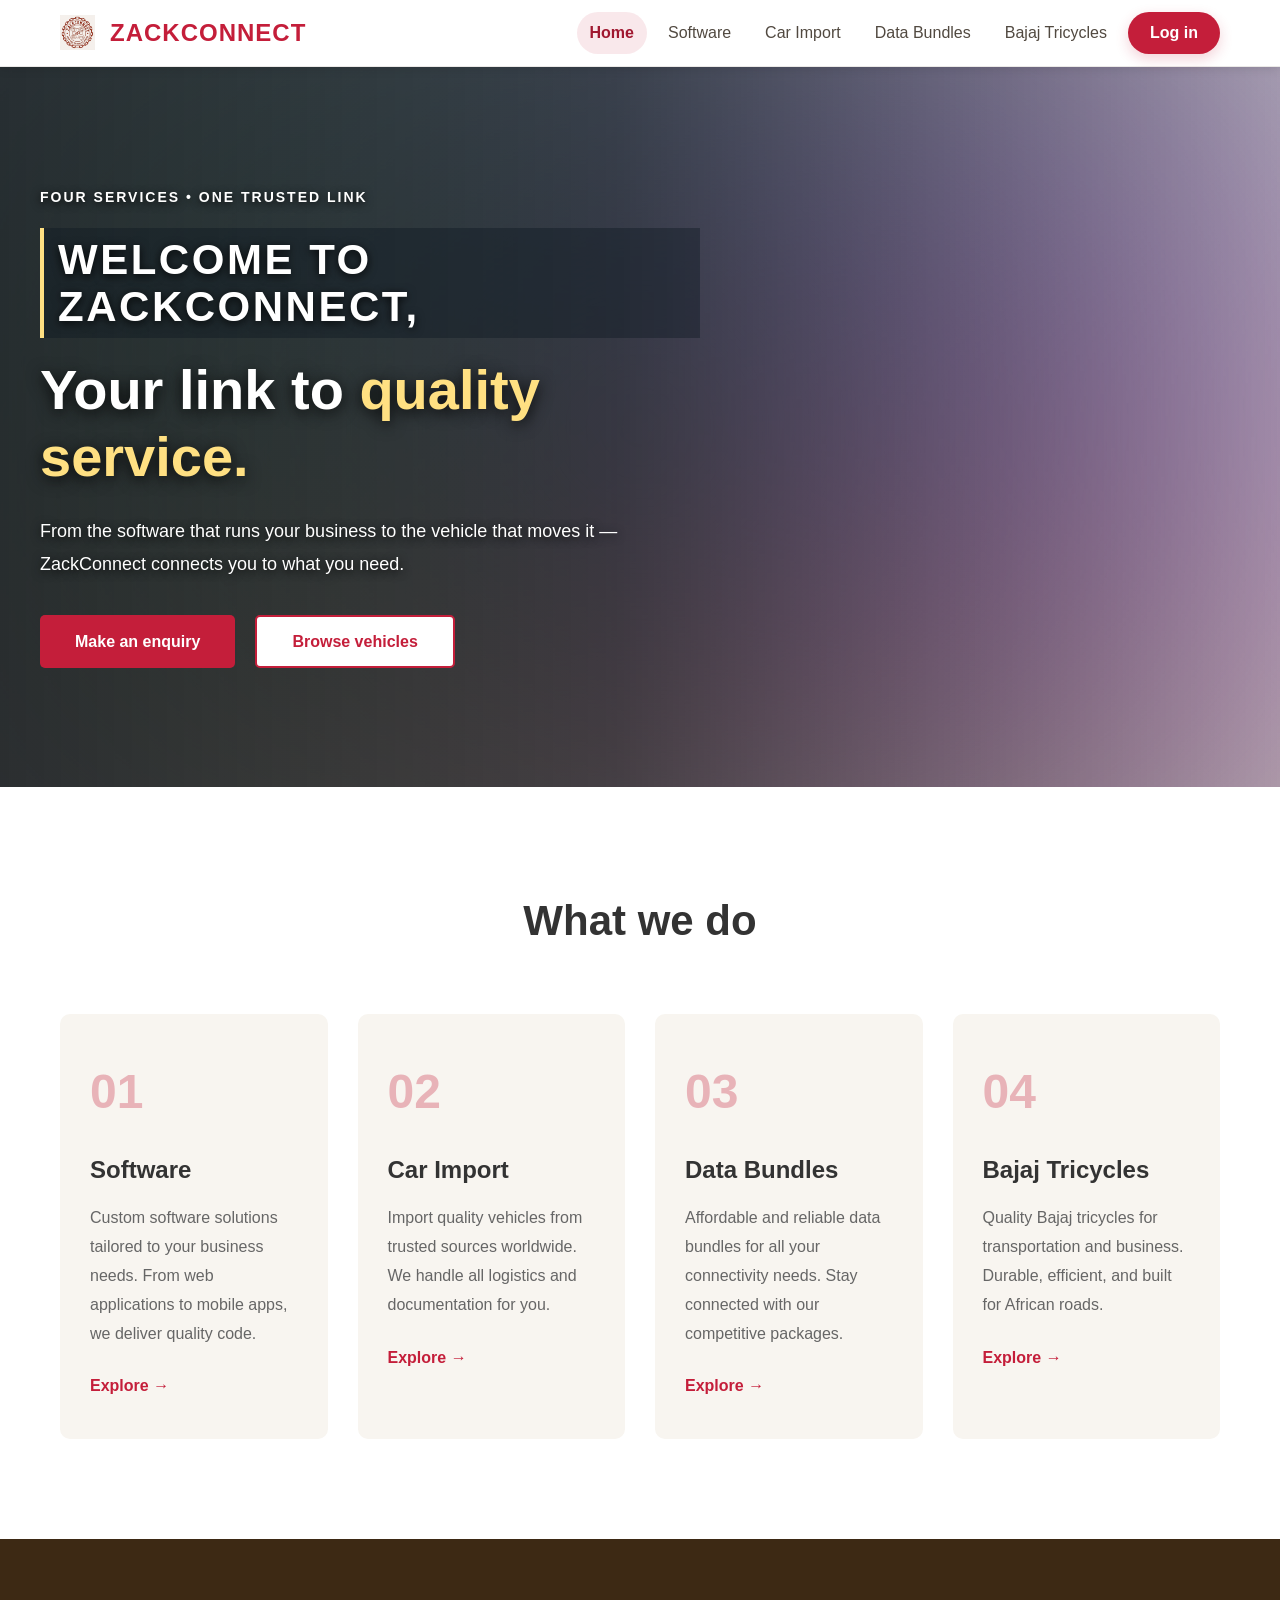
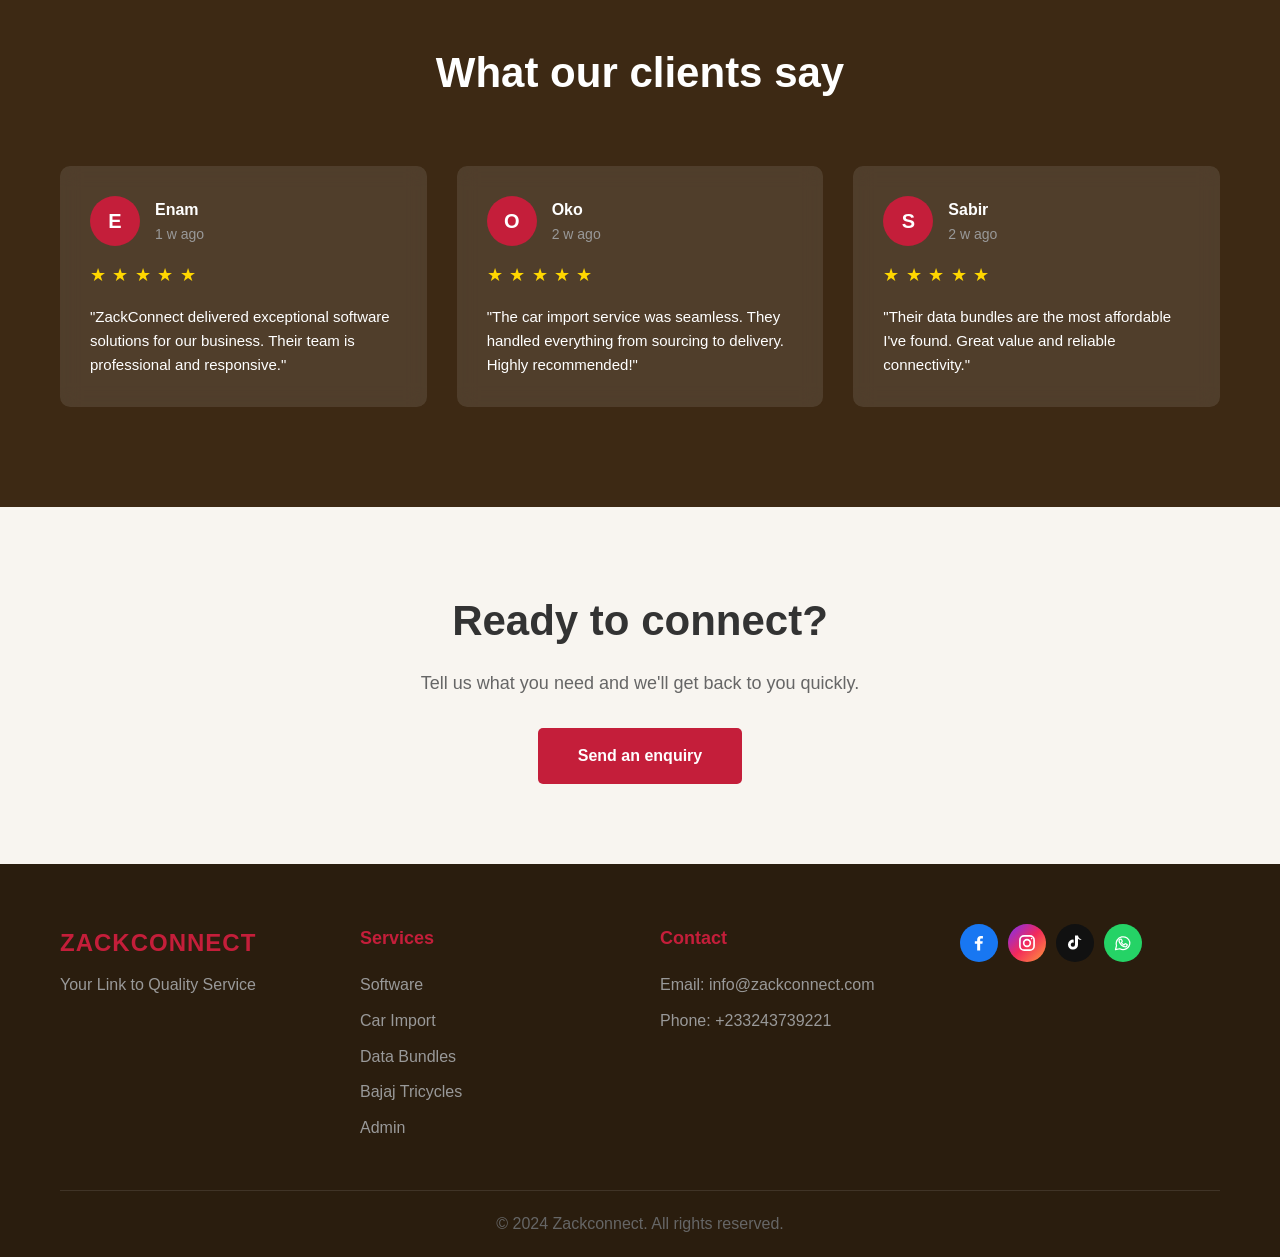
==== commit b0558a13: "Add admin link to public page footers Add a footer link that directs administrators to sign in and r" ====
--- a/index.html
+++ b/index.html
@@ -175,6 +175,7 @@
                         <li><a href="car-import.html">Car Import</a></li>
                         <li><a href="data-bundels.html">Data Bundles</a></li>
                         <li><a href="bajaj.html">Bajaj Tricycles</a></li>
+                        <li><a href="login.html?return=admin.html">Admin</a></li>
                     </ul>
                 </div>
                 <div class="footer-contact">
